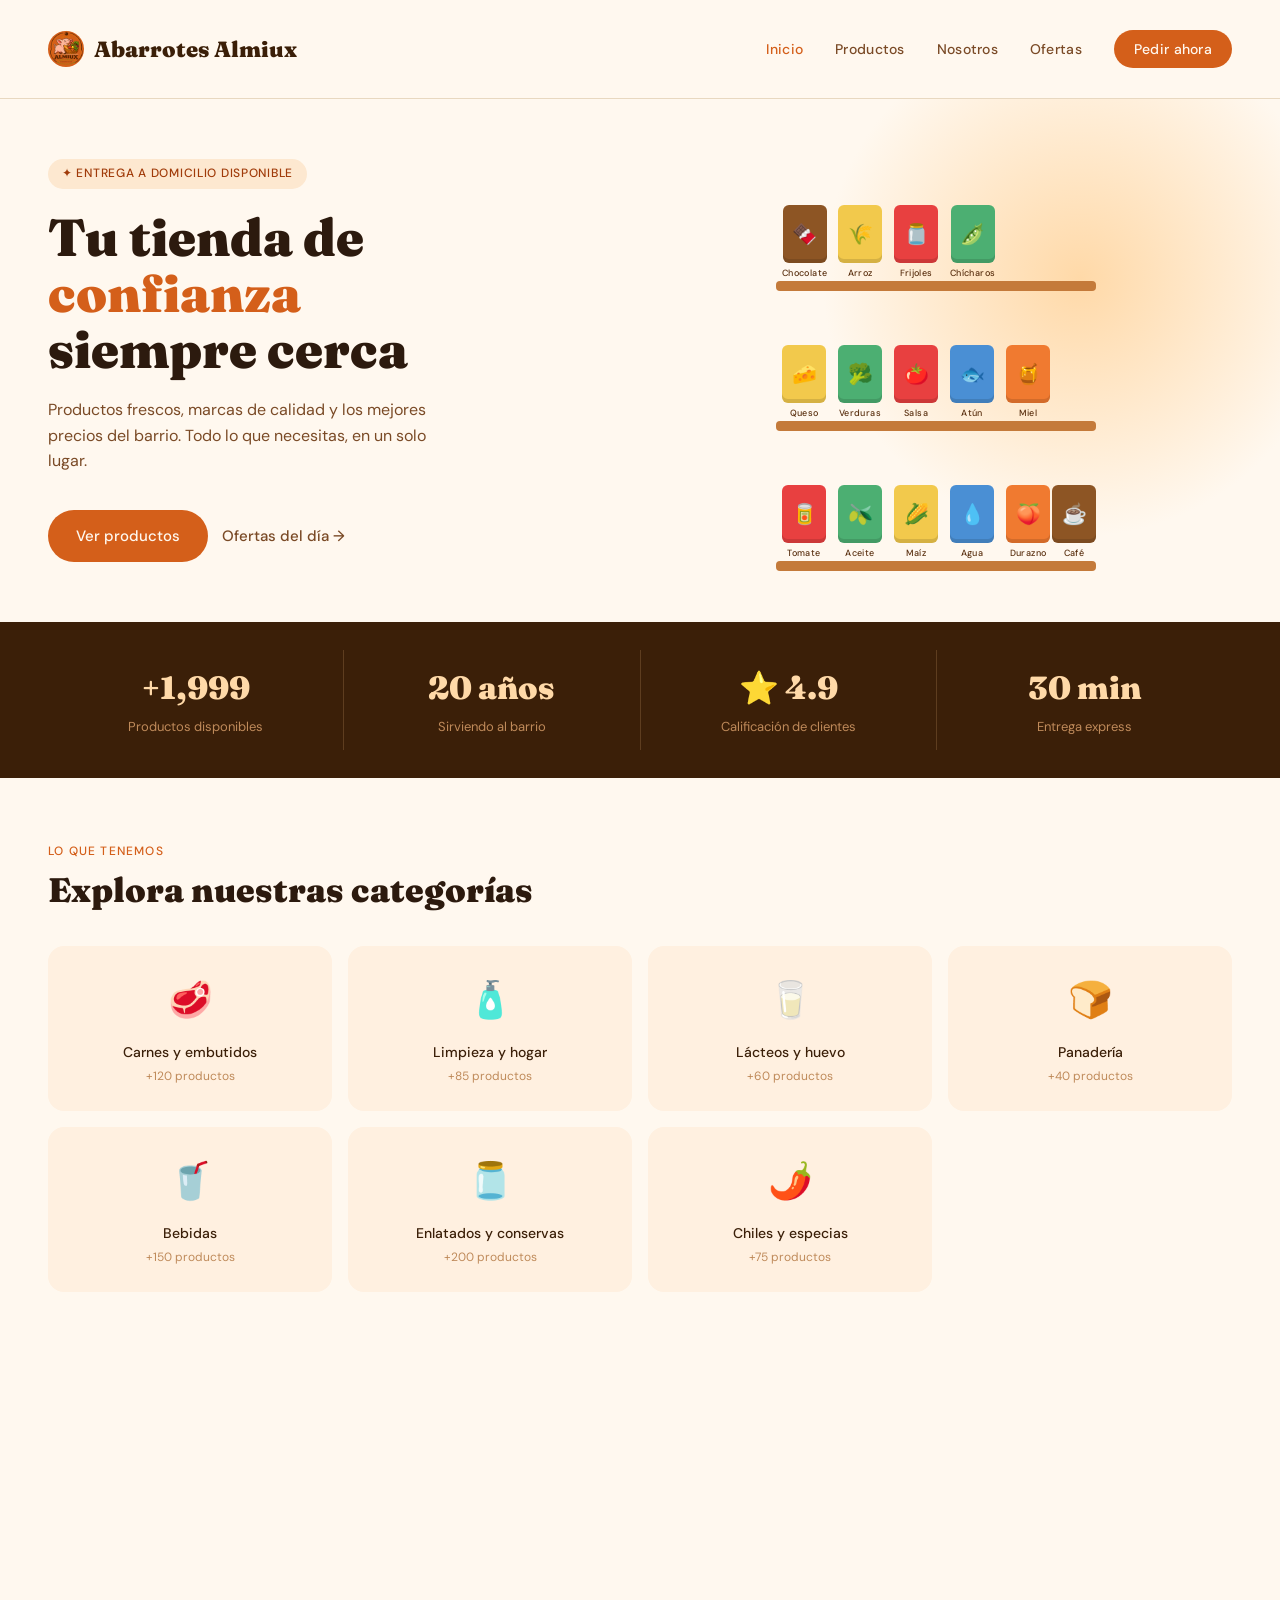
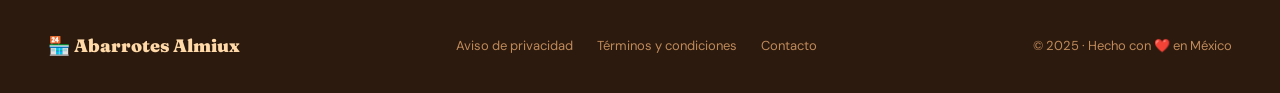
==== index.html @ ae3c8f4f "Archivos de Frontend" ====
<!DOCTYPE html>
<html lang="es">
<head>
  <meta charset="UTF-8">
  <meta name="viewport" content="width=device-width, initial-scale=1.0">
  <title>Abarrotes Almiux — Inicio</title>

  <!--
    ╔══════════════════════════════════════════════════════════════╗
    ║  ABARROTES ALMIUX — index.html                           ║
    ║  Página principal (Home)                                   ║
    ║  Secciones: Hero · Stats · Categorías · Banner promo       ║
    ╚══════════════════════════════════════════════════════════════╝

    ARCHIVOS DEL PROYECTO:
    ├── index.html       → Página de inicio (este archivo)
    ├── productos.html   → Catálogo de productos con filtros
    ├── nosotros.html    → Acerca de nosotros / historia
    ├── styles.css       → Todos los estilos (diseño, layout, responsive)
    └── main.js          → Interactividad y comportamientos

    FUENTES (Google Fonts):
    · Fraunces 700/900 → Títulos y display
    · DM Sans 400/500  → Cuerpo de texto e interfaz
  -->

  <!-- Google Fonts -->
  <link href="https://fonts.googleapis.com/css2?family=Fraunces:wght@700;900&family=DM+Sans:wght@400;500&display=swap" rel="stylesheet">

  <!-- Hoja de estilos principal -->
  <link rel="stylesheet" href="styles.css">
</head>
<body>

  <!-- ══════════════════════════════════════════════════════════════
       NAVBAR
       · Sticky: se queda fijo arriba al hacer scroll
       · Incluye menú hamburguesa para mobile (activado por JS)
       · El link activo se marca con la clase .active (via JS)
  ══════════════════════════════════════════════════════════════ -->
  <nav id="navbar">
    <!-- Logo: ícono + nombre de la tienda -->
    <a href="index.html" class="logo">
      <div class="logo-icon">
        <img src="./images/Almiux_Logo_Sin_Fondo.png" alt="Logo de Abarrotes Almiux" class="logo-img">
      </div>
      <span>Abarrotes Almiux</span>
    </a>

    <!-- Links de navegación (desktop) -->
    <div class="nav-links" id="navLinks">
      <a href="index.html" class="active">Inicio</a>
      <a href="productos.html">Productos</a>
      <a href="nosotros.html">Nosotros</a>
      <a href="#ofertas">Ofertas</a>
      <a href="productos.html" class="nav-cta">Pedir ahora</a>
    </div>

    <!-- Botón hamburguesa (solo visible en mobile) -->
    <button class="hamburger" id="hamburger" aria-label="Abrir menú">
      <span></span>
      <span></span>
      <span></span>
    </button>
  </nav>

  <!-- ══════════════════════════════════════════════════════════════
       HERO
       · Sección principal de bienvenida, divide en 2 columnas:
         izquierda = texto + botones · derecha = anaquel ilustrado
       · En mobile se apila verticalmente (ver styles.css)
  ══════════════════════════════════════════════════════════════ -->
  <section class="hero">

    <!-- Columna izquierda: texto principal -->
    <div class="hero-text">
      <!-- Badge / etiqueta superior -->
      <span class="badge">✦ Entrega a domicilio disponible</span>

      <!-- Título principal (H1) — la palabra "confianza" lleva color de acento -->
      <h1>Tu tienda de<br><span>confianza</span><br>siempre cerca</h1>

      <!-- Subtítulo descriptivo -->
      <p class="hero-sub">
        Productos frescos, marcas de calidad y los mejores precios del barrio.
        Todo lo que necesitas, en un solo lugar.
      </p>

      <!-- Botones de acción -->
      <div class="hero-btns">
        <!-- Botón primario: lleva a productos -->
        <a href="productos.html" class="btn-primary">Ver productos</a>
        <!-- Botón secundario: hace scroll suave al banner de ofertas -->
        <a href="#ofertas" class="btn-secondary">Ofertas del día →</a>
      </div>
    </div>

    <!-- Columna derecha: ilustración de anaquel de latas -->
    <div class="hero-visual">
      <div class="shelf">
        <!-- Tablas horizontales del anaquel -->
        <div class="shelf-plank p1"></div>
        <div class="shelf-plank p2"></div>
        <div class="shelf-plank p3"></div>

        <!-- ── FILA INFERIOR ─────────────────────── -->
        <div class="prod" style="left:16px; bottom:10px">
          <div class="can red">🥫</div>
          <span class="can-label">Tomate</span>
        </div>
        <div class="prod" style="left:72px; bottom:10px">
          <div class="can green">🫒</div>
          <span class="can-label">Aceite</span>
        </div>
        <div class="prod" style="left:128px; bottom:10px">
          <div class="can yellow">🌽</div>
          <span class="can-label">Maíz</span>
        </div>
        <div class="prod" style="left:184px; bottom:10px">
          <div class="can blue">💧</div>
          <span class="can-label">Agua</span>
        </div>
        <div class="prod" style="left:240px; bottom:10px">
          <div class="can orange">🍑</div>
          <span class="can-label">Durazno</span>
        </div>
        <div class="prod" style="left:286px; bottom:10px">
          <div class="can brown">☕</div>
          <span class="can-label">Café</span>
        </div>

        <!-- ── FILA MEDIA ─────────────────────────── -->
        <div class="prod" style="left:16px; bottom:150px">
          <div class="can yellow">🧀</div>
          <span class="can-label">Queso</span>
        </div>
        <div class="prod" style="left:72px; bottom:150px">
          <div class="can green">🥦</div>
          <span class="can-label">Verduras</span>
        </div>
        <div class="prod" style="left:128px; bottom:150px">
          <div class="can red">🍅</div>
          <span class="can-label">Salsa</span>
        </div>
        <div class="prod" style="left:184px; bottom:150px">
          <div class="can blue">🐟</div>
          <span class="can-label">Atún</span>
        </div>
        <div class="prod" style="left:240px; bottom:150px">
          <div class="can orange">🍯</div>
          <span class="can-label">Miel</span>
        </div>

        <!-- ── FILA SUPERIOR ──────────────────────── -->
        <div class="prod" style="left:16px; bottom:290px">
          <div class="can brown">🍫</div>
          <span class="can-label">Chocolate</span>
        </div>
        <div class="prod" style="left:72px; bottom:290px">
          <div class="can yellow">🌾</div>
          <span class="can-label">Arroz</span>
        </div>
        <div class="prod" style="left:128px; bottom:290px">
          <div class="can red">🫙</div>
          <span class="can-label">Frijoles</span>
        </div>
        <div class="prod" style="left:184px; bottom:290px">
          <div class="can green">🫛</div>
          <span class="can-label">Chícharos</span>
        </div>
      </div>
    </div>
  </section>

  <!-- ══════════════════════════════════════════════════════════════
       STATS STRIP
       · Franja oscura con 4 métricas clave de la tienda
       · Los números se animan al entrar al viewport (via JS)
  ══════════════════════════════════════════════════════════════ -->
  <div class="stats-strip">
    <div class="stat">
      <!-- data-target: valor numérico final para la animación JS -->
      <div class="stat-num" data-target="2000" data-prefix="+">+2,000</div>
      <div class="stat-label">Productos disponibles</div>
    </div>
    <div class="stat">
      <div class="stat-num">20 años</div>
      <div class="stat-label">Sirviendo al barrio</div>
    </div>
    <div class="stat">
      <div class="stat-num">⭐ 4.9</div>
      <div class="stat-label">Calificación de clientes</div>
    </div>
    <div class="stat">
      <div class="stat-num">30 min</div>
      <div class="stat-label">Entrega express</div>
    </div>
  </div>

  <!-- ══════════════════════════════════════════════════════════════
       SECCIÓN DE CATEGORÍAS
       · Grid de 4×2 tarjetas, cada una con ícono + nombre + conteo
       · Al hacer clic, navegan a productos.html con filtro activo
  ══════════════════════════════════════════════════════════════ -->
  <section class="categories">
    <div class="section-label">Lo que tenemos</div>
    <div class="section-title">Explora nuestras categorías</div>

    <!-- Grid de categorías — 4 columnas en desktop, 2 en tablet, 1 en mobile -->
    <div class="cats-grid">
      <!-- Cada .cat-card tiene data-cat para el filtro en productos.html -->
      <div class="cat-card" data-cat="carnes">
        <span class="cat-icon">🥩</span>
        <div class="cat-name">Carnes y embutidos</div>
        <div class="cat-count">+120 productos</div>
      </div>
      <div class="cat-card" data-cat="limpieza">
        <span class="cat-icon">🧴</span>
        <div class="cat-name">Limpieza y hogar</div>
        <div class="cat-count">+85 productos</div>
      </div>
      <div class="cat-card" data-cat="lacteos">
        <span class="cat-icon">🥛</span>
        <div class="cat-name">Lácteos y huevo</div>
        <div class="cat-count">+60 productos</div>
      </div>
      <div class="cat-card" data-cat="panaderia">
        <span class="cat-icon">🍞</span>
        <div class="cat-name">Panadería</div>
        <div class="cat-count">+40 productos</div>
      </div>
      <div class="cat-card" data-cat="bebidas">
        <span class="cat-icon">🥤</span>
        <div class="cat-name">Bebidas</div>
        <div class="cat-count">+150 productos</div>
      </div>
      <div class="cat-card" data-cat="enlatados">
        <span class="cat-icon">🫙</span>
        <div class="cat-name">Enlatados y conservas</div>
        <div class="cat-count">+200 productos</div>
      </div>
      <div class="cat-card" data-cat="especias">
        <span class="cat-icon">🌶️</span>
        <div class="cat-name">Chiles y especias</div>
        <div class="cat-count">+75 productos</div>
      </div>
      <div class="cat-card" data-cat="botanas">
        <span class="cat-icon">🍬</span>
        <div class="cat-name">Dulces y botanas</div>
        <div class="cat-count">+180 productos</div>
      </div>
    </div>
  </section>

  <!-- ══════════════════════════════════════════════════════════════
       BANNER PROMO
       · id="ofertas" para que el scroll suave desde el hero funcione
       · El botón "Ver ofertas" lleva a productos con filtro de oferta
  ══════════════════════════════════════════════════════════════ -->
  <div class="promo" id="ofertas">
    <div class="promo-text">
      <h2>Ofertas de temporada<br>hasta 40% de descuento</h2>
      <p>Nuevas ofertas cada semana. ¡No te las pierdas!</p>
    </div>
    <a href="productos.html?filtro=ofertas" class="btn-light">Ver ofertas →</a>
  </div>

  <!-- ══════════════════════════════════════════════════════════════
       FOOTER
       · Aparece en todas las páginas con el mismo diseño
       · Para cambiar links, edita los <a href="..."> de abajo
  ══════════════════════════════════════════════════════════════ -->
  <footer>
    <a href="index.html" class="footer-logo">🏪 Abarrotes Almiux</a>
    <div class="footer-links">
      <a href="#">Aviso de privacidad</a>
      <a href="#">Términos y condiciones</a>
      <a href="nosotros.html">Contacto</a>
    </div>
    <div>© 2025 · Hecho con ❤️ en México</div>
  </footer>

  <!-- JavaScript principal (debe ir al final del body para que el HTML ya esté cargado) -->
  <script src="main.js"></script>

</body>
</html>
---- styles.css ----
/*
  ╔══════════════════════════════════════════════════════════════════╗
  ║  ABARROTES ALMIUX — styles.css                               ║
  ║  Hoja de estilos principal para todas las páginas              ║
  ║                                                                ║
  ║  ÍNDICE DE SECCIONES:                                          ║
  ║   1.  Design Tokens (variables CSS)                            ║
  ║   2.  Reset y base                                             ║
  ║   3.  Navbar                                                   ║
  ║   4.  Botones (reutilizables en todas las páginas)             ║
  ║   5.  Hero principal (index.html)                              ║
  ║   6.  Hero de sección (páginas internas)                       ║
  ║   7.  Stats Strip                                              ║
  ║   8.  Sección Categorías                                       ║
  ║   9.  Banner Promo                                             ║
  ║  10.  Footer                                                   ║
  ║  11.  Página Productos                                         ║
  ║  12.  Página Nosotros                                          ║
  ║  13.  Responsive (media queries)                               ║
  ╚══════════════════════════════════════════════════════════════════╝
*/

/* ══════════════════════════════════════════════════════════════════
   1. DESIGN TOKENS
   Variables CSS globales — cambia aquí y el cambio se aplica en
   TODO el sitio automáticamente.
   ══════════════════════════════════════════════════════════════════ */
:root {
  /* Paleta de colores */
  --color-primary:       #D45F1A;   /* Terracota principal — botones CTA, acentos */
  --color-primary-dark:  #B84E12;   /* Terracota oscuro — hover de botones */
  --color-primary-light: #FDE8D0;   /* Terracota claro — badges, chips */
  --color-bg:            #FFF8EF;   /* Crema — fondo general */
  --color-bg-card:       #FFF0E0;   /* Crema oscuro — tarjetas */
  --color-dark:          #2C1A0E;   /* Café oscuro — texto principal */
  --color-dark-mid:      #3B1F08;   /* Café medio — navbar oscuro, stats */
  --color-muted:         #7A4A26;   /* Café suave — texto secundario */
  --color-accent:        #FFD9A8;   /* Ámbar — números sobre fondos oscuros */
  --color-border:        #E8D8C0;   /* Beige — bordes suaves */
  --color-footer-text:   #BF8A5A;   /* Café claro — footer y stat labels */

  /* Tipografía */
  --font-display: 'Fraunces', serif;   /* Títulos y display */
  --font-body:    'DM Sans', sans-serif; /* Cuerpo e interfaz */

  /* Radios de borde */
  --radius-pill: 100px;   /* Botones y badges redondeados */
  --radius-card: 16px;    /* Tarjetas de categoría y producto */
  --radius-sm:   8px;     /* Elementos pequeños */

  /* Espaciado de página */
  --page-padding: 48px;   /* Padding horizontal en desktop */
}


/* ══════════════════════════════════════════════════════════════════
   2. RESET Y BASE
   Normaliza el comportamiento del navegador.
   ══════════════════════════════════════════════════════════════════ */
*, *::before, *::after {
  margin: 0;
  padding: 0;
  box-sizing: border-box;  /* El padding no suma al ancho del elemento */
}

html {
  scroll-behavior: smooth;  /* Scroll suave para links con ancla (#) */
}

body {
  font-family: var(--font-body);
  background: var(--color-bg);
  color: var(--color-dark);
  line-height: 1.6;
  overflow-x: hidden; /* Evita scroll horizontal en mobile */
}

img {
  max-width: 120%;
  display: block;
}

a {
  color: inherit;
}


/* ══════════════════════════════════════════════════════════════════
   3. NAVBAR
   Sticky: se pega en la parte superior al hacer scroll.
   Incluye menú hamburguesa para pantallas pequeñas.
   ══════════════════════════════════════════════════════════════════ */
nav {
  display: flex;
  align-items: center;
  justify-content: space-between;
  padding: 30px var(--page-padding);
  background: var(--color-bg);
  border-bottom: 1.5px solid var(--color-border);
  position: sticky;
  top: 0;
  z-index: 1000;  /* Siempre encima del resto del contenido */
  transition: transform 0.3s ease;
}

/* Logo: ícono circular + nombre */
.logo {
  font-family: var(--font-display);
  font-size: 22px;
  font-weight: 900;
  color: var(--color-dark-mid);
  display: flex;
  align-items: center;
  gap: 10px;
  text-decoration: none;
}

.logo-icon {
  width: 36px;
  height: 36px;
  background: var(--color-primary);
  border-radius: 50%;
  display: flex;
  align-items: center;
  justify-content: center;
  font-size: px;
  flex-shrink: 0; /* No se encoge en mobile */
}

.logo-icon img {
  width: 100px;  
  height: auto;
  object-fit: contain;
}

/* Contenedor de links de navegación */
.nav-links {
  display: flex;
  gap: 32px;
  align-items: center;
}

.nav-links a {
  text-decoration: none;
  color: var(--color-muted);
  font-size: 14px;
  font-weight: 500;
  letter-spacing: 0.02em;
  transition: color 0.2s;
}

.nav-links a:hover,
.nav-links a.active {
  color: var(--color-primary);  /* Color activo = terracota */
}

/* Botón CTA del navbar ("Pedir ahora") */
.nav-cta {
  background: var(--color-primary) !important;
  color: var(--color-bg) !important;
  padding: 8px 20px;
  border-radius: var(--radius-pill);
}

.nav-cta:hover {
  background: var(--color-primary-dark) !important;
}

/* ── Menú hamburguesa (solo visible en mobile) ────────────────── */
.hamburger {
  display: none;          /* Oculto en desktop */
  flex-direction: column;
  gap: 5px;
  background: none;
  border: none;
  cursor: pointer;
  padding: 4px;
}

.hamburger span {
  display: block;
  width: 24px;
  height: 2px;
  background: var(--color-dark);
  border-radius: 2px;
  transition: transform 0.3s ease, opacity 0.3s ease;
}

/* Animación cuando el menú está abierto (clase .open añadida por JS) */
.hamburger.open span:nth-child(1) {
  transform: translateY(7px) rotate(45deg);
}
.hamburger.open span:nth-child(2) {
  opacity: 0;
}
.hamburger.open span:nth-child(3) {
  transform: translateY(-7px) rotate(-45deg);
}


/* ══════════════════════════════════════════════════════════════════
   4. BOTONES
   Clases reutilizables en todas las páginas.
   ══════════════════════════════════════════════════════════════════ */

/* Botón principal — terracota sólido */
.btn-primary {
  background: var(--color-primary);
  color: var(--color-bg);
  padding: 14px 28px;
  border-radius: var(--radius-pill);
  font-size: 15px;
  font-weight: 500;
  font-family: var(--font-body);
  text-decoration: none;
  display: inline-block;
  border: none;
  cursor: pointer;
  transition: background 0.2s, transform 0.15s;
}

.btn-primary:hover {
  background: var(--color-primary-dark);
  transform: translateY(-1px);
}

/* Botón secundario — solo texto con flecha */
.btn-secondary {
  color: var(--color-muted);
  font-size: 15px;
  font-weight: 500;
  font-family: var(--font-body);
  text-decoration: none;
  display: inline-flex;
  align-items: center;
  gap: 6px;
  background: none;
  border: none;
  cursor: pointer;
  transition: color 0.2s;
}

.btn-secondary:hover {
  color: var(--color-primary);
}

/* Botón claro — blanco con texto terracota (para fondos oscuros) */
.btn-light {
  background: var(--color-bg);
  color: var(--color-primary);
  padding: 12px 28px;
  border-radius: var(--radius-pill);
  font-size: 14px;
  font-weight: 500;
  font-family: var(--font-body);
  text-decoration: none;
  white-space: nowrap;
  border: none;
  cursor: pointer;
  transition: background 0.2s;
}

.btn-light:hover {
  background: #FFE8CC;
}


/* ══════════════════════════════════════════════════════════════════
   5. HERO PRINCIPAL (index.html)
   Sección de bienvenida con 2 columnas: texto + anaquel ilustrado.
   ══════════════════════════════════════════════════════════════════ */
.hero {
  display: grid;
  grid-template-columns: 1fr 1fr;  /* 2 columnas iguales */
  min-height: 520px;
  padding: 0 var(--page-padding);
  align-items: center;
  background: var(--color-bg);
  position: relative;
  overflow: hidden;
}

/* Círculo decorativo en la esquina superior derecha */
.hero::before {
  content: '';
  position: absolute;
  right: -60px;
  top: -80px;
  width: 520px;
  height: 520px;
  border-radius: 50%;
  background: radial-gradient(circle, #FFD9A8 0%, var(--color-bg) 70%);
  z-index: 0;
  pointer-events: none;
}

/* Columna de texto del hero */
.hero-text {
  position: relative;
  z-index: 1;
  padding: 60px 0;
}

/* Badge / etiqueta pequeña sobre el título */
.badge {
  display: inline-block;
  background: var(--color-primary-light);
  color: #A03B0A;
  font-size: 12px;
  font-weight: 500;
  padding: 5px 14px;
  border-radius: var(--radius-pill);
  letter-spacing: 0.06em;
  text-transform: uppercase;
  margin-bottom: 20px;
}

/* Título H1 del hero */
h1 {
  font-family: var(--font-display);
  font-size: 52px;
  line-height: 1.08;
  font-weight: 900;
  color: var(--color-dark);
  margin-bottom: 20px;
}

/* Palabra de acento en el H1 */
h1 span {
  color: var(--color-primary);
}

/* Párrafo descriptivo del hero */
.hero-sub {
  font-size: 16px;
  color: var(--color-muted);
  line-height: 1.6;
  max-width: 380px;
  margin-bottom: 36px;
}

/* Grupo de botones del hero */
.hero-btns {
  display: flex;
  gap: 14px;
  align-items: center;
  flex-wrap: wrap; /* Se envuelven en mobile */
}

/* ── Ilustración del anaquel ──────────────────────────────────── */
.hero-visual {
  position: relative;
  z-index: 1;
  display: flex;
  justify-content: center;
  align-items: flex-end;
  height: 420px;
}

.shelf {
  position: relative;
  width: 340px;
  height: 360px;
}

/* Tablas horizontales del anaquel */
.shelf-plank {
  position: absolute;
  width: 320px;
  height: 10px;
  background: #C47A3A;
  border-radius: 4px;
  left: 10px;
}

.shelf-plank.p1 { bottom: 0; }
.shelf-plank.p2 { bottom: 140px; }
.shelf-plank.p3 { bottom: 280px; }

/* Contenedor de cada producto (lata + etiqueta) */
.prod {
  position: absolute;
  display: flex;
  flex-direction: column;
  align-items: center;
  gap: 3px;
}

/* Lata / producto individual */
.can {
  width: 44px;
  height: 58px;
  border-radius: 6px;
  display: flex;
  align-items: center;
  justify-content: center;
  font-size: 20px;
  box-shadow: inset 0 -4px 0 rgba(0, 0, 0, 0.12);
}

/* Colores de las latas */
.can.red    { background: #E84040; }
.can.green  { background: #4CAF72; }
.can.yellow { background: #F2C94C; }
.can.blue   { background: #4A8FD4; }
.can.orange { background: #F07A30; }
.can.brown  { background: #8D5524; }

/* Etiqueta de texto bajo la lata */
.can-label {
  font-size: 9px;
  font-weight: 500;
  color: #5A3010;
  letter-spacing: 0.04em;
}


/* ══════════════════════════════════════════════════════════════════
   6. HERO DE SECCIÓN (páginas internas)
   Versión compacta del hero, sin ilustración, para productos.html
   y nosotros.html.
   ══════════════════════════════════════════════════════════════════ */
.page-hero {
  background: var(--color-bg);
  padding: 64px var(--page-padding) 48px;
  border-bottom: 1.5px solid var(--color-border);
  position: relative;
  overflow: hidden;
}

/* Círculo decorativo (igual que el hero principal) */
.page-hero::before {
  content: '';
  position: absolute;
  right: -80px;
  top: -100px;
  width: 400px;
  height: 400px;
  border-radius: 50%;
  background: radial-gradient(circle, #FFD9A8 0%, transparent 70%);
  pointer-events: none;
}

.page-hero-content {
  position: relative;
  z-index: 1;
  max-width: 600px;
}

/* Título de la página interna */
.page-title {
  font-family: var(--font-display);
  font-size: 44px;
  font-weight: 900;
  line-height: 1.1;
  color: var(--color-dark);
  margin: 16px 0 12px;
}

.page-title span {
  color: var(--color-primary);
}

.page-sub {
  font-size: 16px;
  color: var(--color-muted);
  line-height: 1.6;
  max-width: 480px;
}


/* ══════════════════════════════════════════════════════════════════
   7. STATS STRIP
   Franja oscura con 4 métricas de la tienda.
   ══════════════════════════════════════════════════════════════════ */
.stats-strip {
  display: flex;
  justify-content: center;
  background: var(--color-dark-mid);
  padding: 28px var(--page-padding);
  flex-wrap: wrap; /* Se envuelve en mobile */
  gap: 0;
}

/* Cada métrica */
.stat {
  flex: 1;
  min-width: 140px; /* Ancho mínimo para que no se aprieten */
  text-align: center;
  padding: 12px 24px;
  border-right: 1px solid rgba(255, 200, 140, 0.18);
}

.stat:last-child {
  border-right: none;
}

/* Número grande */
.stat-num {
  font-family: var(--font-display);
  font-size: 32px;
  font-weight: 900;
  color: var(--color-accent);
}

/* Texto descriptivo bajo el número */
.stat-label {
  font-size: 13px;
  color: var(--color-footer-text);
  margin-top: 4px;
}


/* ══════════════════════════════════════════════════════════════════
   8. SECCIÓN CATEGORÍAS
   Grid de 4×2 tarjetas en desktop, adaptable a mobile.
   ══════════════════════════════════════════════════════════════════ */
.categories {
  padding: 64px var(--page-padding);
}

/* Etiqueta pequeña sobre el título de sección */
.section-label {
  font-size: 12px;
  font-weight: 500;
  letter-spacing: 0.1em;
  text-transform: uppercase;
  color: var(--color-primary);
  margin-bottom: 10px;
}

/* Título de sección */
.section-title {
  font-family: var(--font-display);
  font-size: 34px;
  font-weight: 900;
  color: var(--color-dark);
  margin-bottom: 36px;
  line-height: 1.15;
}

/* Grid de categorías: 4 columnas en desktop */
.cats-grid {
  display: grid;
  grid-template-columns: repeat(4, 1fr);
  gap: 16px;
}

/* Tarjeta de categoría */
.cat-card {
  background: var(--color-bg-card);
  border-radius: var(--radius-card);
  padding: 24px 20px;
  cursor: pointer;
  border: 1.5px solid transparent;
  transition: border-color 0.2s, transform 0.2s;
  text-align: center;
}

.cat-card:hover {
  border-color: var(--color-primary);
  transform: translateY(-3px);
}

.cat-icon {
  font-size: 36px;
  margin-bottom: 12px;
  display: block;
}

.cat-name {
  font-weight: 500;
  color: var(--color-dark-mid);
  font-size: 14px;
}

.cat-count {
  font-size: 12px;
  color: var(--color-footer-text);
  margin-top: 4px;
}


/* ══════════════════════════════════════════════════════════════════
   9. BANNER PROMO
   Franja de ofertas con botón CTA.
   ══════════════════════════════════════════════════════════════════ */
.promo {
  margin: 0 var(--page-padding) 64px;
  background: var(--color-primary);
  border-radius: 24px;
  padding: 40px 56px;
  display: flex;
  align-items: center;
  justify-content: space-between;
  overflow: hidden;
  position: relative;
  gap: 24px;
  flex-wrap: wrap; /* Se adapta en mobile */
}

/* Ícono decorativo de fondo */
.promo::after {
  content: '🛒';
  position: absolute;
  right: 200px;
  top: -10px;
  font-size: 100px;
  opacity: 0.08;
  pointer-events: none;
}

.promo-text h2 {
  font-family: var(--font-display);
  font-size: 28px;
  font-weight: 900;
  color: var(--color-bg);
  line-height: 1.2;
  margin-bottom: 10px;
}

.promo-text p {
  color: var(--color-accent);
  font-size: 14px;
}


/* ══════════════════════════════════════════════════════════════════
   10. FOOTER
   ══════════════════════════════════════════════════════════════════ */
footer {
  background: var(--color-dark);
  color: var(--color-footer-text);
  padding: 32px var(--page-padding);
  display: flex;
  align-items: center;
  justify-content: space-between;
  font-size: 13px;
  flex-wrap: wrap;
  gap: 16px;
}

.footer-logo {
  font-family: var(--font-display);
  font-size: 18px;
  font-weight: 900;
  color: var(--color-accent);
  display: flex;
  align-items: center;
  gap: 8px;
  text-decoration: none;
}

.footer-links {
  display: flex;
  gap: 24px;
  flex-wrap: wrap;
}

.footer-links a {
  color: var(--color-footer-text);
  text-decoration: none;
  transition: color 0.2s;
}

.footer-links a:hover {
  color: var(--color-accent);
}


/* ══════════════════════════════════════════════════════════════════
   11. PÁGINA PRODUCTOS
   Estilos exclusivos de productos.html
   ══════════════════════════════════════════════════════════════════ */

/* ── Barra de búsqueda ──────────────────────────────────────────── */
.search-bar-wrap {
  padding: 24px var(--page-padding) 0;
}

.search-bar {
  display: flex;
  align-items: center;
  gap: 12px;
  background: #fff;
  border: 1.5px solid var(--color-border);
  border-radius: var(--radius-pill);
  padding: 12px 20px;
  max-width: 560px;
  transition: border-color 0.2s;
}

.search-bar:focus-within {
  border-color: var(--color-primary); /* Se resalta al escribir */
}

.search-icon {
  font-size: 16px;
  flex-shrink: 0;
}

.search-bar input {
  border: none;
  outline: none;
  font-size: 15px;
  font-family: var(--font-body);
  color: var(--color-dark);
  background: transparent;
  width: 100%;
}

.search-bar input::placeholder {
  color: var(--color-footer-text);
}

/* ── Filtros de categoría ───────────────────────────────────────── */
.filters-wrap {
  padding: 20px var(--page-padding) 0;
  display: flex;
  align-items: center;
  justify-content: space-between;
  gap: 16px;
  flex-wrap: wrap;
}

.filters {
  display: flex;
  gap: 8px;
  flex-wrap: wrap;
}

/* Botón de filtro */
.filter-btn {
  background: var(--color-bg-card);
  color: var(--color-muted);
  border: 1.5px solid transparent;
  border-radius: var(--radius-pill);
  padding: 7px 16px;
  font-size: 13px;
  font-weight: 500;
  font-family: var(--font-body);
  cursor: pointer;
  transition: all 0.2s;
  white-space: nowrap;
}

.filter-btn:hover {
  border-color: var(--color-border);
  color: var(--color-dark);
}

/* Filtro activo (seleccionado) */
.filter-btn.filter-active {
  background: var(--color-primary);
  color: #fff;
  border-color: var(--color-primary);
}

/* Botón especial de ofertas */
.filter-btn.filter-oferta {
  background: var(--color-primary-light);
  color: #A03B0A;
}

.filter-btn.filter-oferta.filter-active {
  background: var(--color-primary);
  color: #fff;
}

/* Contador de resultados */
.results-count {
  font-size: 13px;
  color: var(--color-footer-text);
  white-space: nowrap;
}

/* ── Grid de productos ──────────────────────────────────────────── */
.products-section {
  padding: 24px var(--page-padding) 64px;
}

/* Grid responsivo: auto-fill ajusta el número de columnas solo */
.products-grid {
  display: grid;
  grid-template-columns: repeat(auto-fill, minmax(220px, 1fr));
  gap: 20px;
}

/* Tarjeta de producto */
.product-card {
  background: var(--color-bg-card);
  border-radius: var(--radius-card);
  padding: 16px;
  display: flex;
  flex-direction: column;
  gap: 12px;
  border: 1.5px solid transparent;
  transition: border-color 0.2s, transform 0.2s, opacity 0.3s;
}

.product-card:hover {
  border-color: var(--color-border);
  transform: translateY(-2px);
}

/* Tarjeta oculta por el filtro (JS añade/quita esta clase) */
.product-card.hidden {
  display: none;
}

/* Área del ícono/imagen del producto */
.prod-img-wrap {
  background: var(--color-bg);
  border-radius: var(--radius-sm);
  height: 100px;
  display: flex;
  align-items: center;
  justify-content: center;
  position: relative;
  font-size: 48px;
}

/* Badge de oferta (esquina superior derecha del ícono) */
.prod-badge {
  position: absolute;
  top: 8px;
  right: 8px;
  background: var(--color-primary);
  color: #fff;
  font-size: 11px;
  font-weight: 500;
  padding: 3px 8px;
  border-radius: var(--radius-pill);
}

/* Información textual del producto */
.prod-info {
  flex: 1;  /* Ocupa el espacio disponible para empujar el botón abajo */
  display: flex;
  flex-direction: column;
  gap: 4px;
}

/* Tag de categoría */
.prod-cat-tag {
  font-size: 11px;
  color: var(--color-footer-text);
  text-transform: uppercase;
  letter-spacing: 0.06em;
  font-weight: 500;
}

/* Nombre del producto */
.prod-name {
  font-family: var(--font-display);
  font-size: 15px;
  font-weight: 700;
  color: var(--color-dark);
  line-height: 1.3;
}

/* Descripción corta */
.prod-desc {
  font-size: 13px;
  color: var(--color-muted);
  line-height: 1.5;
}

/* Precios */
.prod-prices {
  display: flex;
  align-items: baseline;
  gap: 8px;
  margin-top: 4px;
}

/* Precio actual */
.prod-price {
  font-family: var(--font-display);
  font-size: 18px;
  font-weight: 700;
  color: var(--color-primary);
}

/* Precio original tachado (cuando hay oferta) */
.prod-original {
  font-size: 13px;
  color: var(--color-footer-text);
  text-decoration: line-through;
}

/* Botón "Agregar" de cada tarjeta */
.btn-agregar {
  width: 100%;
  background: var(--color-dark);
  color: var(--color-bg);
  border: none;
  border-radius: var(--radius-sm);
  padding: 10px;
  font-size: 14px;
  font-weight: 500;
  font-family: var(--font-body);
  cursor: pointer;
  transition: background 0.2s, transform 0.1s;
}

.btn-agregar:hover {
  background: var(--color-dark-mid);
}

.btn-agregar:active {
  transform: scale(0.97);
}

/* Botón después de agregar: cambia a verde */
.btn-agregar.agregado {
  background: #2D7A4F;
}

/* Mensaje de "sin resultados" */
.no-results {
  text-align: center;
  padding: 64px 24px;
  color: var(--color-muted);
}

.no-results span {
  font-size: 48px;
  display: block;
  margin-bottom: 16px;
}

.no-results p {
  font-size: 16px;
  margin-bottom: 24px;
}

/* ── Mini carrito flotante ──────────────────────────────────────── */
.carrito-flotante {
  position: fixed;
  bottom: 24px;
  right: 24px;
  background: var(--color-dark);
  color: var(--color-bg);
  border-radius: var(--radius-pill);
  padding: 12px 20px;
  display: flex;
  align-items: center;
  gap: 8px;
  font-size: 14px;
  font-weight: 500;
  box-shadow: 0 4px 20px rgba(44, 26, 14, 0.3);
  z-index: 500;
  animation: slideUp 0.3s ease;
}

.carrito-count {
  background: var(--color-primary);
  color: #fff;
  width: 22px;
  height: 22px;
  border-radius: 50%;
  display: flex;
  align-items: center;
  justify-content: center;
  font-size: 12px;
  font-weight: 700;
}

.carrito-cerrar {
  background: none;
  border: none;
  color: var(--color-footer-text);
  cursor: pointer;
  font-size: 14px;
  margin-left: 4px;
  padding: 0;
  line-height: 1;
}

/* Animación de entrada del carrito flotante */
@keyframes slideUp {
  from { transform: translateY(20px); opacity: 0; }
  to   { transform: translateY(0);    opacity: 1; }
}


/* ══════════════════════════════════════════════════════════════════
   12. PÁGINA NOSOTROS
   Estilos exclusivos de nosotros.html
   ══════════════════════════════════════════════════════════════════ */

/* ── Sección historia (2 columnas) ─────────────────────────────── */
.about-historia {
  padding: 64px var(--page-padding);
}

.about-historia-inner {
  display: grid;
  grid-template-columns: 1fr 1fr;
  gap: 64px;
  align-items: start;
}

.historia-texto p {
  font-size: 16px;
  color: var(--color-muted);
  line-height: 1.7;
}

/* Grid de datos destacados (2×2) */
.historia-datos {
  display: grid;
  grid-template-columns: 1fr 1fr;
  gap: 16px;
}

.dato-card {
  background: var(--color-bg-card);
  border-radius: var(--radius-card);
  padding: 24px;
  text-align: center;
  border: 1.5px solid var(--color-border);
}

.dato-num {
  font-family: var(--font-display);
  font-size: 36px;
  font-weight: 900;
  color: var(--color-primary);
  line-height: 1;
}

.dato-label {
  font-size: 13px;
  color: var(--color-muted);
  margin-top: 8px;
  line-height: 1.4;
}

/* ── Sección valores ────────────────────────────────────────────── */
.about-valores {
  padding: 64px var(--page-padding);
  background: var(--color-bg-card);
}

/* Grid de 4 columnas en desktop */
.valores-grid {
  display: grid;
  grid-template-columns: repeat(4, 1fr);
  gap: 20px;
}

.valor-card {
  background: var(--color-bg);
  border-radius: var(--radius-card);
  padding: 28px 24px;
  text-align: center;
  border: 1.5px solid transparent;
  transition: border-color 0.2s, transform 0.2s;
}

.valor-card:hover {
  border-color: var(--color-primary);
  transform: translateY(-3px);
}

.valor-icon {
  font-size: 40px;
  margin-bottom: 16px;
}

.valor-titulo {
  font-family: var(--font-display);
  font-size: 18px;
  font-weight: 700;
  color: var(--color-dark);
  margin-bottom: 10px;
}

.valor-desc {
  font-size: 14px;
  color: var(--color-muted);
  line-height: 1.6;
}

/* ── Sección equipo ─────────────────────────────────────────────── */
.about-equipo {
  padding: 64px var(--page-padding);
}

/* Grid de 3 columnas en desktop */
.equipo-grid {
  display: grid;
  grid-template-columns: repeat(3, 1fr);
  gap: 24px;
}

.miembro-card {
  background: var(--color-bg-card);
  border-radius: var(--radius-card);
  padding: 32px 24px;
  text-align: center;
  border: 1.5px solid var(--color-border);
  transition: transform 0.2s;
}

.miembro-card:hover {
  transform: translateY(-3px);
}

.miembro-avatar {
  font-size: 56px;
  margin-bottom: 16px;
}

.miembro-nombre {
  font-family: var(--font-display);
  font-size: 17px;
  font-weight: 700;
  color: var(--color-dark);
  margin-bottom: 4px;
}

.miembro-rol {
  font-size: 13px;
  color: var(--color-primary);
  font-weight: 500;
  text-transform: uppercase;
  letter-spacing: 0.05em;
  margin-bottom: 12px;
}

.miembro-desc {
  font-size: 14px;
  color: var(--color-muted);
  line-height: 1.6;
}

/* ── Sección desarrolladores ─────────────────────────────────────────────── */
.about-devs {
  padding: 64px var(--page-padding);
}

/* Grid de 3 columnas en desktop */
.equipo-grid {
  display: grid;
  grid-template-columns: repeat(3, 1fr);
  gap: 24px;
}

.miembro-card {
  background: var(--color-bg-card);
  border-radius: var(--radius-card);
  padding: 32px 24px;
  text-align: center;
  border: 1.5px solid var(--color-border);
  transition: transform 0.2s;
}

.miembro-card:hover {
  transform: translateY(-3px);
}

.miembro-avatar {
  font-size: 56px;
  margin-bottom: 16px;
}

.miembro-nombre {
  font-family: var(--font-display);
  font-size: 17px;
  font-weight: 700;
  color: var(--color-dark);
  margin-bottom: 4px;
}

.miembro-rol {
  font-size: 13px;
  color: var(--color-primary);
  font-weight: 500;
  text-transform: uppercase;
  letter-spacing: 0.05em;
  margin-bottom: 12px;
}

.miembro-desc {
  font-size: 14px;
  color: var(--color-muted);
  line-height: 1.6;
}

/* ── Sección contacto ───────────────────────────────────────────── */
.about-contacto {
  padding: 64px var(--page-padding);
  background: var(--color-dark-mid);
}

.about-contacto .section-label {
  color: var(--color-accent);
}

.about-contacto .section-title {
  color: var(--color-bg);
}

.contacto-inner {
  display: grid;
  grid-template-columns: 1fr 1fr;
  gap: 64px;
  align-items: start;
}

.contacto-lista {
  display: flex;
  flex-direction: column;
  gap: 24px;
  margin-top: 8px;
}

.contacto-item {
  display: flex;
  gap: 16px;
  align-items: flex-start;
}

.contacto-icono {
  font-size: 24px;
  flex-shrink: 0;
  margin-top: 2px;
}

.contacto-item strong {
  display: block;
  color: var(--color-accent);
  font-size: 13px;
  text-transform: uppercase;
  letter-spacing: 0.06em;
  margin-bottom: 4px;
}

.contacto-item p {
  color: var(--color-footer-text);
  font-size: 15px;
  line-height: 1.5;
}

.contacto-item a {
  color: var(--color-accent);
  text-decoration: none;
}

.contacto-item a:hover {
  text-decoration: underline;
}

/* Mapa placeholder (reemplazar con iframe de Google Maps) */
.mapa-wrap {
  height: 100%;
  min-height: 280px;
}

.mapa-placeholder {
  background: rgba(255, 255, 255, 0.05);
  border: 1.5px dashed var(--color-footer-text);
  border-radius: var(--radius-card);
  height: 100%;
  min-height: 280px;
  display: flex;
  flex-direction: column;
  align-items: center;
  justify-content: center;
  gap: 10px;
  text-align: center;
  padding: 32px;
}

.mapa-placeholder span {
  font-size: 48px;
}

.mapa-placeholder p {
  color: var(--color-accent);
  font-size: 15px;
  font-weight: 500;
}

.mapa-placeholder small {
  color: var(--color-footer-text);
  font-size: 13px;
}


/* ══════════════════════════════════════════════════════════════════
   13. RESPONSIVE — MEDIA QUERIES
   Breakpoints:
     · Tablet:  max-width: 900px
     · Mobile:  max-width: 600px
   ══════════════════════════════════════════════════════════════════ */

/* ── TABLET (≤ 900px) ─────────────────────────────────────────── */
@media (max-width: 900px) {

  :root {
    --page-padding: 28px; /* Menos padding en tablet */
  }

  /* Navbar: ocultar links, mostrar hamburguesa */
  .nav-links {
    display: none;              /* Ocultos por defecto */
    flex-direction: column;
    position: absolute;
    top: 100%;                  /* Justo debajo del navbar */
    left: 0;
    right: 0;
    background: var(--color-bg);
    border-bottom: 1.5px solid var(--color-border);
    padding: 16px var(--page-padding) 24px;
    gap: 16px;
    z-index: 999;
  }

  /* Menú abierto: la clase .open la añade JS al hacer clic */
  .nav-links.open {
    display: flex;
  }

  .hamburger {
    display: flex; /* Visible en tablet/mobile */
  }

  /* Hero: apilar en una columna */
  .hero {
    grid-template-columns: 1fr;
    padding-bottom: 40px;
  }

  .hero-text {
    padding: 40px 0 24px;
  }

  /* Ocultar el anaquel en tablet (no hay espacio) */
  .hero-visual {
    display: none;
  }

  h1 {
    font-size: 40px;
  }

  /* Grid de categorías: 2 columnas */
  .cats-grid {
    grid-template-columns: repeat(2, 1fr);
  }

  /* Valores: 2 columnas */
  .valores-grid {
    grid-template-columns: repeat(2, 1fr);
  }

  /* Historia: apilar verticalmente */
  .about-historia-inner {
    grid-template-columns: 1fr;
    gap: 40px;
  }

  /* Equipo: 2 columnas */
  .equipo-grid {
    grid-template-columns: repeat(2, 1fr);
  }

  /* Contacto: apilar verticalmente */
  .contacto-inner {
    grid-template-columns: 1fr;
    gap: 40px;
  }

  /* Promo: texto centrado en tablet */
  .promo {
    flex-direction: column;
    text-align: center;
    align-items: center;
  }
}

/* ── MOBILE (≤ 600px) ─────────────────────────────────────────── */
@media (max-width: 600px) {

  :root {
    --page-padding: 16px; /* Mínimo padding en mobile */
  }

  /* Logo: texto más pequeño */
  .logo {
    font-size: 18px;
  }

  /* Ocultar el texto del logo en mobile muy pequeño si es necesario */
  .logo span {
    display: none;
  }

  /* Título más pequeño */
  h1, .page-title {
    font-size: 32px;
  }

  /* Hero: padding mínimo */
  .hero-text {
    padding: 32px 0 16px;
  }

  /* Botones del hero: apilados verticalmente */
  .hero-btns {
    flex-direction: column;
    align-items: flex-start;
  }

  /* Stats: 2 por fila */
  .stats-strip {
    padding: 20px var(--page-padding);
  }

  .stat {
    min-width: 50%;
    border-right: none;
    border-bottom: 1px solid rgba(255, 200, 140, 0.18);
    padding: 16px;
  }

  .stat:nth-child(odd) {
    border-right: 1px solid rgba(255, 200, 140, 0.18);
  }

  .stat:last-child,
  .stat:nth-last-child(2):nth-child(odd) {
    border-bottom: none;
  }

  /* Categorías: 1 columna en mobile pequeño */
  .cats-grid {
    grid-template-columns: 1fr 1fr;
    gap: 10px;
  }

  /* Títulos de sección más compactos */
  .section-title {
    font-size: 26px;
  }

  /* Promo más compacto */
  .promo {
    padding: 28px 24px;
    margin: 0 var(--page-padding) 40px;
  }

  .promo-text h2 {
    font-size: 22px;
  }

  /* Footer: centrado y apilado */
  footer {
    flex-direction: column;
    text-align: center;
    align-items: center;
    gap: 12px;
  }

  .footer-links {
    justify-content: center;
  }

  /* Productos: 1 columna en mobile */
  .products-grid {
    grid-template-columns: 1fr;
  }

  /* Filtros con scroll horizontal en mobile */
  .filters {
    flex-wrap: nowrap;
    overflow-x: auto;
    padding-bottom: 4px;
    -webkit-overflow-scrolling: touch;
  }

  .filter-btn {
    flex-shrink: 0;
  }

  /* Ocultar contador de resultados en mobile */
  .results-count {
    display: none;
  }

  /* Valores: 1 columna */
  .valores-grid {
    grid-template-columns: 1fr;
  }

  /* Equipo: 1 columna */
  .equipo-grid {
    grid-template-columns: 1fr;
  }

  /* Datos de historia: 1 columna */
  .historia-datos {
    grid-template-columns: 1fr 1fr;
  }

  /* Carrito flotante: más pequeño */
  .carrito-flotante {
    bottom: 16px;
    right: 16px;
    padding: 10px 14px;
    font-size: 13px;
  }
}
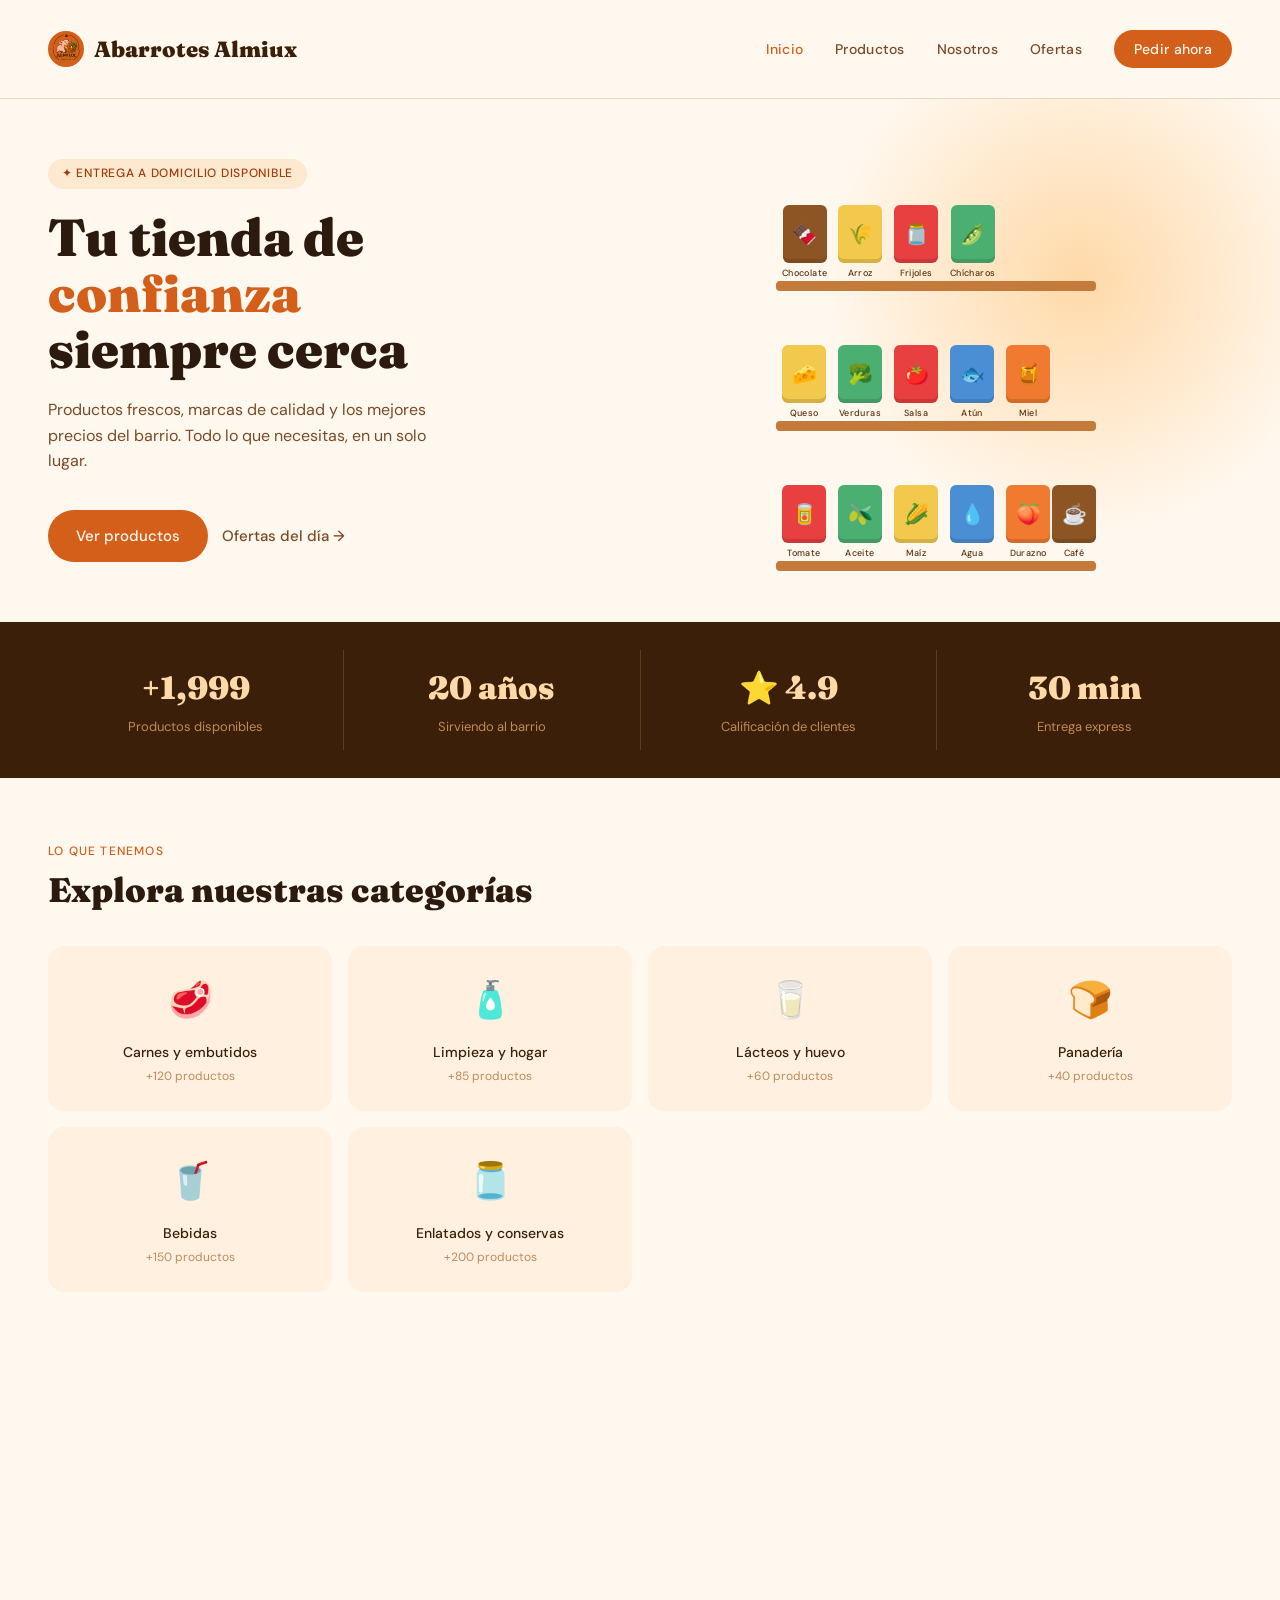
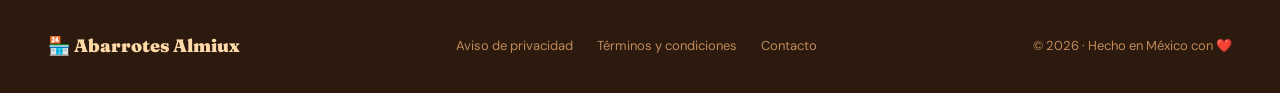
==== commit a0d5f7d7: "Agregando features a Nosotros page" ====
--- a/index.html
+++ b/index.html
@@ -277,7 +277,7 @@
       <a href="#">Términos y condiciones</a>
       <a href="nosotros.html">Contacto</a>
     </div>
-    <div>© 2025 · Hecho con ❤️ en México</div>
+    <div>© 2026 · Hecho en México con ❤️ </div>
   </footer>
 
   <!-- JavaScript principal (debe ir al final del body para que el HTML ya esté cargado) -->
--- a/styles.css
+++ b/styles.css
@@ -76,8 +76,9 @@
 }
 
 img {
-  max-width: 120%;
+  max-width: 100%;
   display: block;
+  border-radius: 12px;
 }
 
 a {
@@ -426,6 +427,11 @@
   border-bottom: 1.5px solid var(--color-border);
   position: relative;
   overflow: hidden;
+
+  display: flex;                 /* 🔥 clave */
+  align-items: center;
+  justify-content: space-between;
+  gap: 3rem;
 }
 
 /* Círculo decorativo (igual que el hero principal) */
@@ -445,6 +451,31 @@
   position: relative;
   z-index: 1;
   max-width: 600px;
+  flex: 1;
+}
+
+.page-hero img {
+  flex: 1;                       /* ocupa la otra mitad */
+  max-width: 550px;
+  width: 100%;
+  height: auto;
+  border-radius: 12px;
+  object-fit: cover;
+}
+
+@media (max-width: 768px) {
+  .page-hero {
+    flex-direction: column;
+    text-align: center;
+  }
+
+  .page-hero-content {
+    max-width: 100%;
+  }
+
+  .page-hero img {
+    max-width: 100%;
+  }
 }
 
 /* Título de la página interna */
@@ -1012,6 +1043,7 @@
 .historia-datos {
   display: grid;
   grid-template-columns: 1fr 1fr;
+  margin-top: 130px;
   gap: 16px;
 }
 
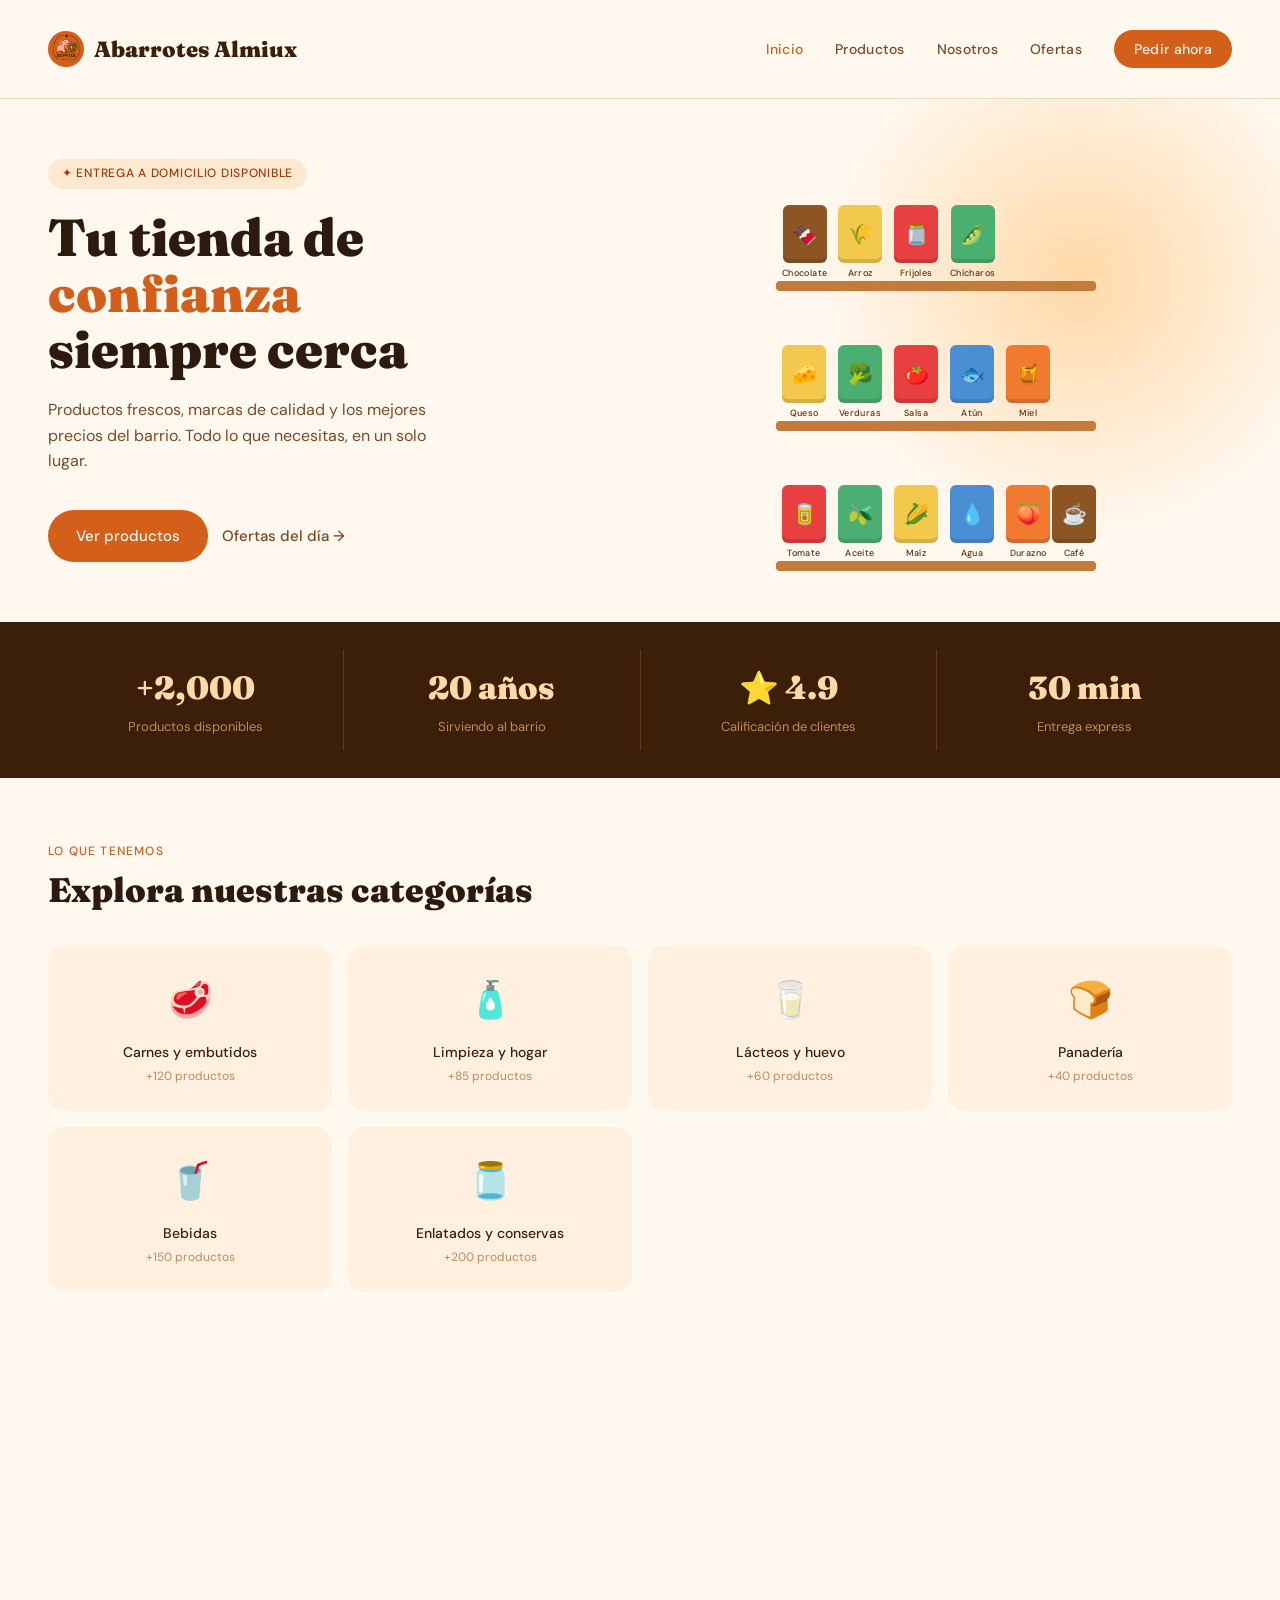
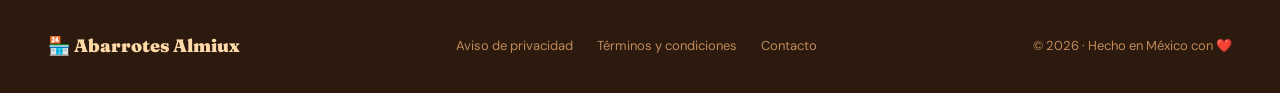
==== commit 3481ba38: "No se que hice" ====
--- a/index.html
+++ b/index.html
@@ -1,5 +1,6 @@
 <!DOCTYPE html>
 <html lang="es">
+
 <head>
   <meta charset="UTF-8">
   <meta name="viewport" content="width=device-width, initial-scale=1.0">
@@ -25,11 +26,13 @@
   -->
 
   <!-- Google Fonts -->
-  <link href="https://fonts.googleapis.com/css2?family=Fraunces:wght@700;900&family=DM+Sans:wght@400;500&display=swap" rel="stylesheet">
+  <link href="https://fonts.googleapis.com/css2?family=Fraunces:wght@700;900&family=DM+Sans:wght@400;500&display=swap"
+    rel="stylesheet">
 
   <!-- Hoja de estilos principal -->
   <link rel="stylesheet" href="styles.css">
 </head>
+
 <body>
 
   <!-- ══════════════════════════════════════════════════════════════
@@ -284,4 +287,5 @@
   <script src="main.js"></script>
 
 </body>
-</html>
+
+</html>
--- a/styles.css
+++ b/styles.css
@@ -27,29 +27,46 @@
    ══════════════════════════════════════════════════════════════════ */
 :root {
   /* Paleta de colores */
-  --color-primary:       #D45F1A;   /* Terracota principal — botones CTA, acentos */
-  --color-primary-dark:  #B84E12;   /* Terracota oscuro — hover de botones */
-  --color-primary-light: #FDE8D0;   /* Terracota claro — badges, chips */
-  --color-bg:            #FFF8EF;   /* Crema — fondo general */
-  --color-bg-card:       #FFF0E0;   /* Crema oscuro — tarjetas */
-  --color-dark:          #2C1A0E;   /* Café oscuro — texto principal */
-  --color-dark-mid:      #3B1F08;   /* Café medio — navbar oscuro, stats */
-  --color-muted:         #7A4A26;   /* Café suave — texto secundario */
-  --color-accent:        #FFD9A8;   /* Ámbar — números sobre fondos oscuros */
-  --color-border:        #E8D8C0;   /* Beige — bordes suaves */
-  --color-footer-text:   #BF8A5A;   /* Café claro — footer y stat labels */
+  --color-primary: #D45F1A;
+  /* Terracota principal — botones CTA, acentos */
+  --color-primary-dark: #B84E12;
+  /* Terracota oscuro — hover de botones */
+  --color-primary-light: #FDE8D0;
+  /* Terracota claro — badges, chips */
+  --color-bg: #FFF8EF;
+  /* Crema — fondo general */
+  --color-bg-card: #FFF0E0;
+  /* Crema oscuro — tarjetas */
+  --color-dark: #2C1A0E;
+  /* Café oscuro — texto principal */
+  --color-dark-mid: #3B1F08;
+  /* Café medio — navbar oscuro, stats */
+  --color-muted: #7A4A26;
+  /* Café suave — texto secundario */
+  --color-accent: #FFD9A8;
+  /* Ámbar — números sobre fondos oscuros */
+  --color-border: #E8D8C0;
+  /* Beige — bordes suaves */
+  --color-footer-text: #BF8A5A;
+  /* Café claro — footer y stat labels */
 
   /* Tipografía */
-  --font-display: 'Fraunces', serif;   /* Títulos y display */
-  --font-body:    'DM Sans', sans-serif; /* Cuerpo e interfaz */
+  --font-display: 'Fraunces', serif;
+  /* Títulos y display */
+  --font-body: 'DM Sans', sans-serif;
+  /* Cuerpo e interfaz */
 
   /* Radios de borde */
-  --radius-pill: 100px;   /* Botones y badges redondeados */
-  --radius-card: 16px;    /* Tarjetas de categoría y producto */
-  --radius-sm:   8px;     /* Elementos pequeños */
+  --radius-pill: 100px;
+  /* Botones y badges redondeados */
+  --radius-card: 16px;
+  /* Tarjetas de categoría y producto */
+  --radius-sm: 8px;
+  /* Elementos pequeños */
 
   /* Espaciado de página */
-  --page-padding: 48px;   /* Padding horizontal en desktop */
+  --page-padding: 48px;
+  /* Padding horizontal en desktop */
 }
 
 
@@ -57,14 +74,18 @@
    2. RESET Y BASE
    Normaliza el comportamiento del navegador.
    ══════════════════════════════════════════════════════════════════ */
-*, *::before, *::after {
+*,
+*::before,
+*::after {
   margin: 0;
   padding: 0;
-  box-sizing: border-box;  /* El padding no suma al ancho del elemento */
+  box-sizing: border-box;
+  /* El padding no suma al ancho del elemento */
 }
 
 html {
-  scroll-behavior: smooth;  /* Scroll suave para links con ancla (#) */
+  scroll-behavior: smooth;
+  /* Scroll suave para links con ancla (#) */
 }
 
 body {
@@ -72,7 +93,8 @@
   background: var(--color-bg);
   color: var(--color-dark);
   line-height: 1.6;
-  overflow-x: hidden; /* Evita scroll horizontal en mobile */
+  overflow-x: hidden;
+  /* Evita scroll horizontal en mobile */
 }
 
 img {
@@ -100,7 +122,8 @@
   border-bottom: 1.5px solid var(--color-border);
   position: sticky;
   top: 0;
-  z-index: 1000;  /* Siempre encima del resto del contenido */
+  z-index: 1000;
+  /* Siempre encima del resto del contenido */
   transition: transform 0.3s ease;
 }
 
@@ -125,11 +148,12 @@
   align-items: center;
   justify-content: center;
   font-size: px;
-  flex-shrink: 0; /* No se encoge en mobile */
+  flex-shrink: 0;
+  /* No se encoge en mobile */
 }
 
 .logo-icon img {
-  width: 100px;  
+  width: 100px;
   height: auto;
   object-fit: contain;
 }
@@ -152,7 +176,8 @@
 
 .nav-links a:hover,
 .nav-links a.active {
-  color: var(--color-primary);  /* Color activo = terracota */
+  color: var(--color-primary);
+  /* Color activo = terracota */
 }
 
 /* Botón CTA del navbar ("Pedir ahora") */
@@ -169,7 +194,8 @@
 
 /* ── Menú hamburguesa (solo visible en mobile) ────────────────── */
 .hamburger {
-  display: none;          /* Oculto en desktop */
+  display: none;
+  /* Oculto en desktop */
   flex-direction: column;
   gap: 5px;
   background: none;
@@ -191,9 +217,11 @@
 .hamburger.open span:nth-child(1) {
   transform: translateY(7px) rotate(45deg);
 }
+
 .hamburger.open span:nth-child(2) {
   opacity: 0;
 }
+
 .hamburger.open span:nth-child(3) {
   transform: translateY(-7px) rotate(-45deg);
 }
@@ -272,7 +300,8 @@
    ══════════════════════════════════════════════════════════════════ */
 .hero {
   display: grid;
-  grid-template-columns: 1fr 1fr;  /* 2 columnas iguales */
+  grid-template-columns: 1fr 1fr;
+  /* 2 columnas iguales */
   min-height: 520px;
   padding: 0 var(--page-padding);
   align-items: center;
@@ -345,7 +374,8 @@
   display: flex;
   gap: 14px;
   align-items: center;
-  flex-wrap: wrap; /* Se envuelven en mobile */
+  flex-wrap: wrap;
+  /* Se envuelven en mobile */
 }
 
 /* ── Ilustración del anaquel ──────────────────────────────────── */
@@ -374,9 +404,17 @@
   left: 10px;
 }
 
-.shelf-plank.p1 { bottom: 0; }
-.shelf-plank.p2 { bottom: 140px; }
-.shelf-plank.p3 { bottom: 280px; }
+.shelf-plank.p1 {
+  bottom: 0;
+}
+
+.shelf-plank.p2 {
+  bottom: 140px;
+}
+
+.shelf-plank.p3 {
+  bottom: 280px;
+}
 
 /* Contenedor de cada producto (lata + etiqueta) */
 .prod {
@@ -400,12 +438,29 @@
 }
 
 /* Colores de las latas */
-.can.red    { background: #E84040; }
-.can.green  { background: #4CAF72; }
-.can.yellow { background: #F2C94C; }
-.can.blue   { background: #4A8FD4; }
-.can.orange { background: #F07A30; }
-.can.brown  { background: #8D5524; }
+.can.red {
+  background: #E84040;
+}
+
+.can.green {
+  background: #4CAF72;
+}
+
+.can.yellow {
+  background: #F2C94C;
+}
+
+.can.blue {
+  background: #4A8FD4;
+}
+
+.can.orange {
+  background: #F07A30;
+}
+
+.can.brown {
+  background: #8D5524;
+}
 
 /* Etiqueta de texto bajo la lata */
 .can-label {
@@ -428,7 +483,8 @@
   position: relative;
   overflow: hidden;
 
-  display: flex;                 /* 🔥 clave */
+  display: flex;
+  /* 🔥 clave */
   align-items: center;
   justify-content: space-between;
   gap: 3rem;
@@ -455,7 +511,8 @@
 }
 
 .page-hero img {
-  flex: 1;                       /* ocupa la otra mitad */
+  flex: 1;
+  /* ocupa la otra mitad */
   max-width: 550px;
   width: 100%;
   height: auto;
@@ -509,14 +566,16 @@
   justify-content: center;
   background: var(--color-dark-mid);
   padding: 28px var(--page-padding);
-  flex-wrap: wrap; /* Se envuelve en mobile */
+  flex-wrap: wrap;
+  /* Se envuelve en mobile */
   gap: 0;
 }
 
 /* Cada métrica */
 .stat {
   flex: 1;
-  min-width: 140px; /* Ancho mínimo para que no se aprieten */
+  min-width: 140px;
+  /* Ancho mínimo para que no se aprieten */
   text-align: center;
   padding: 12px 24px;
   border-right: 1px solid rgba(255, 200, 140, 0.18);
@@ -627,7 +686,8 @@
   overflow: hidden;
   position: relative;
   gap: 24px;
-  flex-wrap: wrap; /* Se adapta en mobile */
+  flex-wrap: wrap;
+  /* Se adapta en mobile */
 }
 
 /* Ícono decorativo de fondo */
@@ -722,7 +782,8 @@
 }
 
 .search-bar:focus-within {
-  border-color: var(--color-primary); /* Se resalta al escribir */
+  border-color: var(--color-primary);
+  /* Se resalta al escribir */
 }
 
 .search-icon {
@@ -866,7 +927,8 @@
 
 /* Información textual del producto */
 .prod-info {
-  flex: 1;  /* Ocupa el espacio disponible para empujar el botón abajo */
+  flex: 1;
+  /* Ocupa el espacio disponible para empujar el botón abajo */
   display: flex;
   flex-direction: column;
   gap: 4px;
@@ -1011,8 +1073,15 @@
 
 /* Animación de entrada del carrito flotante */
 @keyframes slideUp {
-  from { transform: translateY(20px); opacity: 0; }
-  to   { transform: translateY(0);    opacity: 1; }
+  from {
+    transform: translateY(20px);
+    opacity: 0;
+  }
+
+  to {
+    transform: translateY(0);
+    opacity: 1;
+  }
 }
 
 
@@ -1334,15 +1403,18 @@
 @media (max-width: 900px) {
 
   :root {
-    --page-padding: 28px; /* Menos padding en tablet */
+    --page-padding: 28px;
+    /* Menos padding en tablet */
   }
 
   /* Navbar: ocultar links, mostrar hamburguesa */
   .nav-links {
-    display: none;              /* Ocultos por defecto */
+    display: none;
+    /* Ocultos por defecto */
     flex-direction: column;
     position: absolute;
-    top: 100%;                  /* Justo debajo del navbar */
+    top: 100%;
+    /* Justo debajo del navbar */
     left: 0;
     right: 0;
     background: var(--color-bg);
@@ -1358,7 +1430,8 @@
   }
 
   .hamburger {
-    display: flex; /* Visible en tablet/mobile */
+    display: flex;
+    /* Visible en tablet/mobile */
   }
 
   /* Hero: apilar en una columna */
@@ -1419,7 +1492,8 @@
 @media (max-width: 600px) {
 
   :root {
-    --page-padding: 16px; /* Mínimo padding en mobile */
+    --page-padding: 16px;
+    /* Mínimo padding en mobile */
   }
 
   /* Logo: texto más pequeño */
@@ -1433,7 +1507,8 @@
   }
 
   /* Título más pequeño */
-  h1, .page-title {
+  h1,
+  .page-title {
     font-size: 32px;
   }
 
@@ -1547,3 +1622,79 @@
     font-size: 13px;
   }
 }
+
+/* ── FORMULARIO DE CONTACTO ─────────────────────────────────────── */
+
+
+
+.contact-form {
+  display: flex;
+  flex-direction: column;
+  gap: 20px;
+  background: var(--bg3);
+  padding: 24px;
+  border-radius: 12px;
+  border: 1px solid var(--border);
+}
+
+.form-row {
+  display: grid;
+  grid-template-columns: 1fr 1fr;
+  gap: 16px;
+}
+
+.form-group {
+  display: flex;
+  flex-direction: column;
+  gap: 8px;
+}
+
+.form-group label {
+  font-size: .85rem;
+  font-weight: 600;
+  color: rgb(246, 229, 199);
+  letter-spacing: .5px;
+}
+
+.form-group input,
+.form-group textarea {
+  padding: 14px 16px;
+  border-radius: 10px;
+  background: #4a332d;
+  border: 1px solid var(--border);
+  color: var(--text);
+  font-size: .95rem;
+  transition: var(--transition);
+  resize: none;
+}
+
+.form-group input:focus,
+.form-group textarea:focus {
+  outline: none;
+  border-color: var(--accent);
+  background: #5a3c34;
+  box-shadow: 0 0 0 3px rgba(217, 123, 102, .3);
+}
+
+.form-group input::placeholder,
+.form-group textarea::placeholder {
+  color: rgba(245, 240, 230, .4);
+  /* Beige translúcido */
+}
+
+.form-success {
+  display: none;
+  padding: 14px;
+  border-radius: 10px;
+  background: rgba(217, 123, 102, .1);
+  /* Terracota translúcido */
+  border: 1px solid rgba(217, 123, 102, .3);
+  color: var(--accent);
+  font-size: .9rem;
+  font-weight: 500;
+}
+
+.form-success.show {
+  display: block;
+  animation: fadeInUp .3s ease;
+}
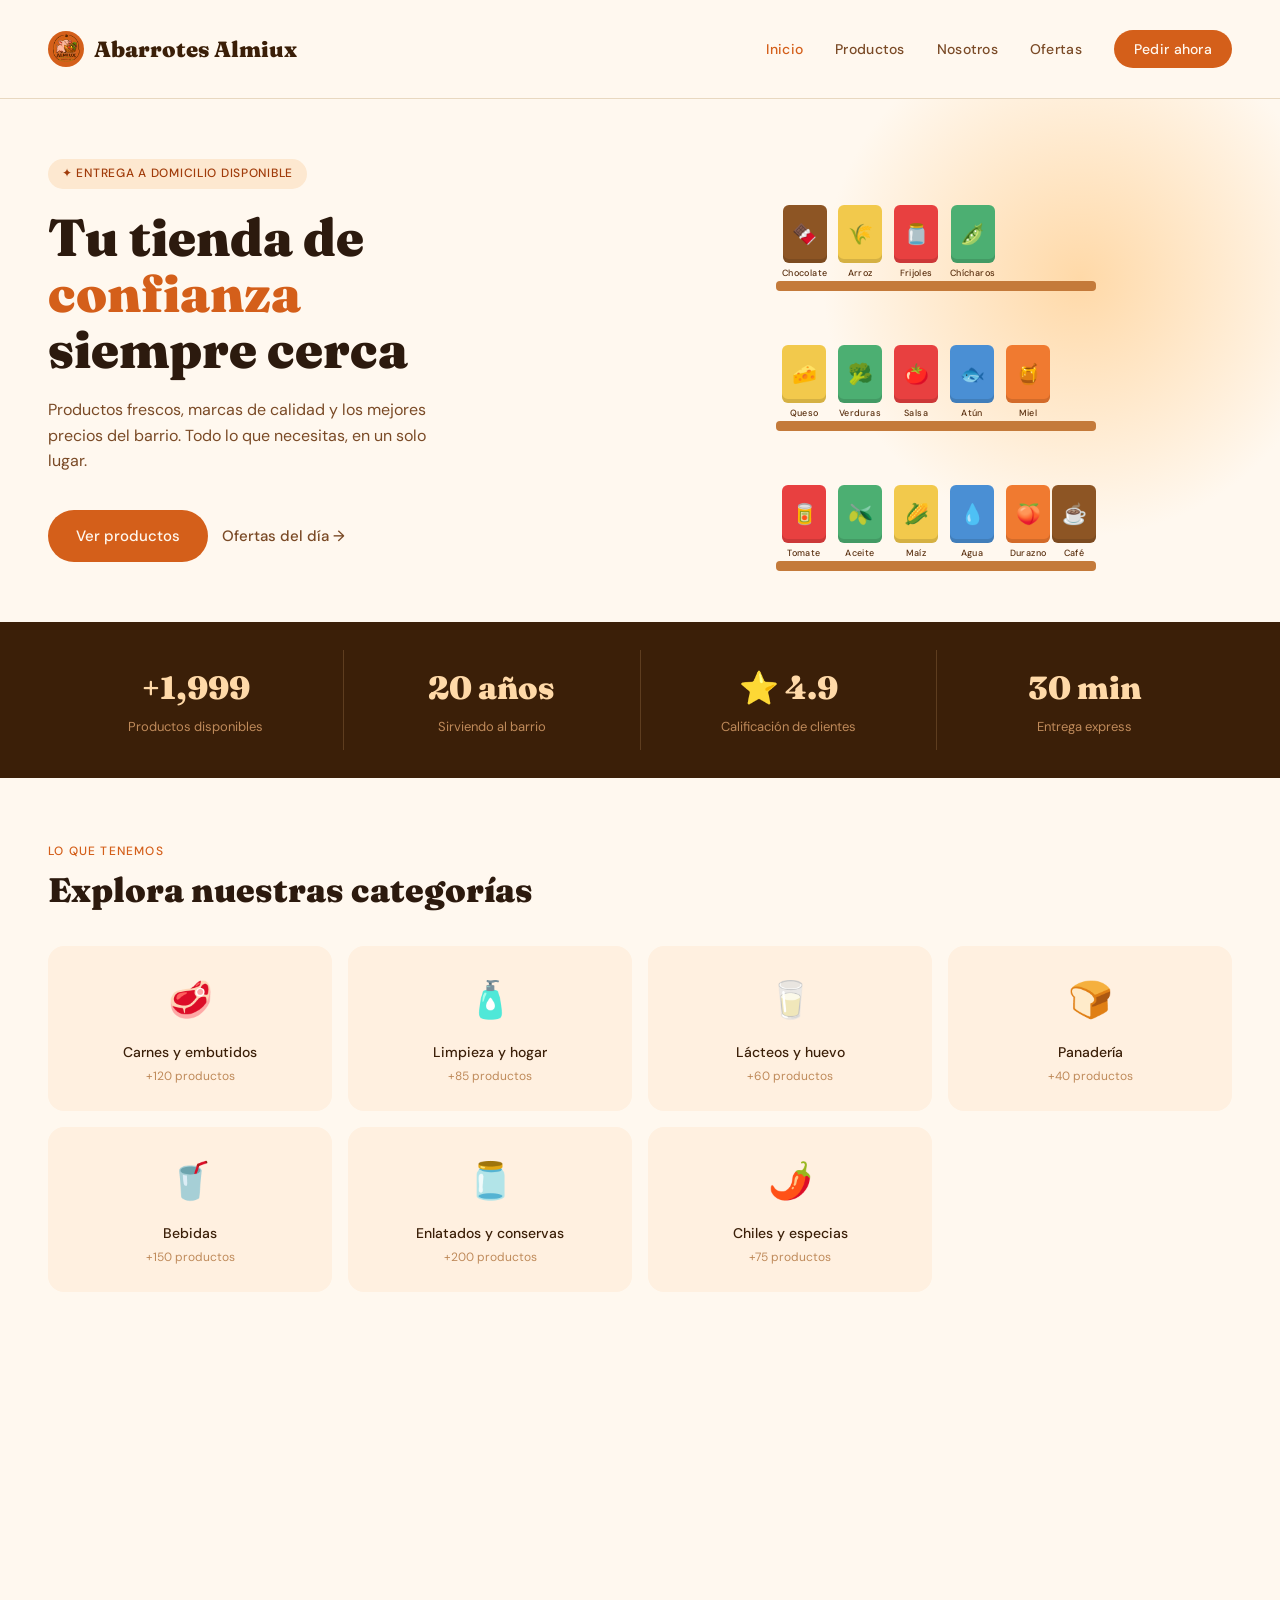
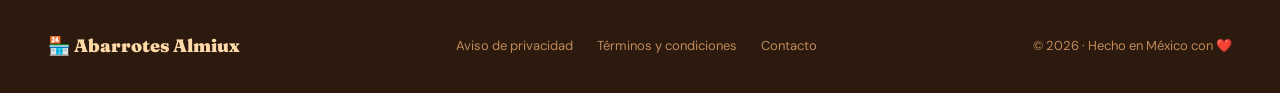
==== commit 91619131: "Regresar a version anterior" ====
--- a/index.html
+++ b/index.html
@@ -1,6 +1,5 @@
 <!DOCTYPE html>
 <html lang="es">
-
 <head>
   <meta charset="UTF-8">
   <meta name="viewport" content="width=device-width, initial-scale=1.0">
@@ -26,13 +25,11 @@
   -->
 
   <!-- Google Fonts -->
-  <link href="https://fonts.googleapis.com/css2?family=Fraunces:wght@700;900&family=DM+Sans:wght@400;500&display=swap"
-    rel="stylesheet">
+  <link href="https://fonts.googleapis.com/css2?family=Fraunces:wght@700;900&family=DM+Sans:wght@400;500&display=swap" rel="stylesheet">
 
   <!-- Hoja de estilos principal -->
   <link rel="stylesheet" href="styles.css">
 </head>
-
 <body>
 
   <!-- ══════════════════════════════════════════════════════════════
@@ -287,5 +284,4 @@
   <script src="main.js"></script>
 
 </body>
-
-</html>+</html>
--- a/styles.css
+++ b/styles.css
@@ -98,9 +98,9 @@
 }
 
 img {
-  max-width: 100%;
-  display: block;
-  border-radius: 12px;
+  width: 100%;
+  height: 100%;
+  object-fit: cover;
 }
 
 a {
@@ -153,8 +153,8 @@
 }
 
 .logo-icon img {
-  width: 100px;
-  height: auto;
+  width: 100%;
+  height: 100%;
   object-fit: contain;
 }
 
@@ -904,12 +904,13 @@
 .prod-img-wrap {
   background: var(--color-bg);
   border-radius: var(--radius-sm);
-  height: 100px;
+  height: 120px;
+  /* puedes ajustar */
   display: flex;
   align-items: center;
   justify-content: center;
-  position: relative;
-  font-size: 48px;
+  overflow: hidden;
+  /* 🔥 importante */
 }
 
 /* Badge de oferta (esquina superior derecha del ícono) */
@@ -1623,78 +1624,11 @@
   }
 }
 
-/* ── FORMULARIO DE CONTACTO ─────────────────────────────────────── */
-
-
-
-.contact-form {
-  display: flex;
-  flex-direction: column;
-  gap: 20px;
-  background: var(--bg3);
-  padding: 24px;
+.valor-card img {
+  width: 100%;
+  height: 180px;
+  /* 🔥 mismo tamaño para todas */
+  object-fit: cover;
+  /* recorta sin deformar */
   border-radius: 12px;
-  border: 1px solid var(--border);
-}
-
-.form-row {
-  display: grid;
-  grid-template-columns: 1fr 1fr;
-  gap: 16px;
-}
-
-.form-group {
-  display: flex;
-  flex-direction: column;
-  gap: 8px;
-}
-
-.form-group label {
-  font-size: .85rem;
-  font-weight: 600;
-  color: rgb(246, 229, 199);
-  letter-spacing: .5px;
-}
-
-.form-group input,
-.form-group textarea {
-  padding: 14px 16px;
-  border-radius: 10px;
-  background: #4a332d;
-  border: 1px solid var(--border);
-  color: var(--text);
-  font-size: .95rem;
-  transition: var(--transition);
-  resize: none;
-}
-
-.form-group input:focus,
-.form-group textarea:focus {
-  outline: none;
-  border-color: var(--accent);
-  background: #5a3c34;
-  box-shadow: 0 0 0 3px rgba(217, 123, 102, .3);
-}
-
-.form-group input::placeholder,
-.form-group textarea::placeholder {
-  color: rgba(245, 240, 230, .4);
-  /* Beige translúcido */
-}
-
-.form-success {
-  display: none;
-  padding: 14px;
-  border-radius: 10px;
-  background: rgba(217, 123, 102, .1);
-  /* Terracota translúcido */
-  border: 1px solid rgba(217, 123, 102, .3);
-  color: var(--accent);
-  font-size: .9rem;
-  font-weight: 500;
-}
-
-.form-success.show {
-  display: block;
-  animation: fadeInUp .3s ease;
 }
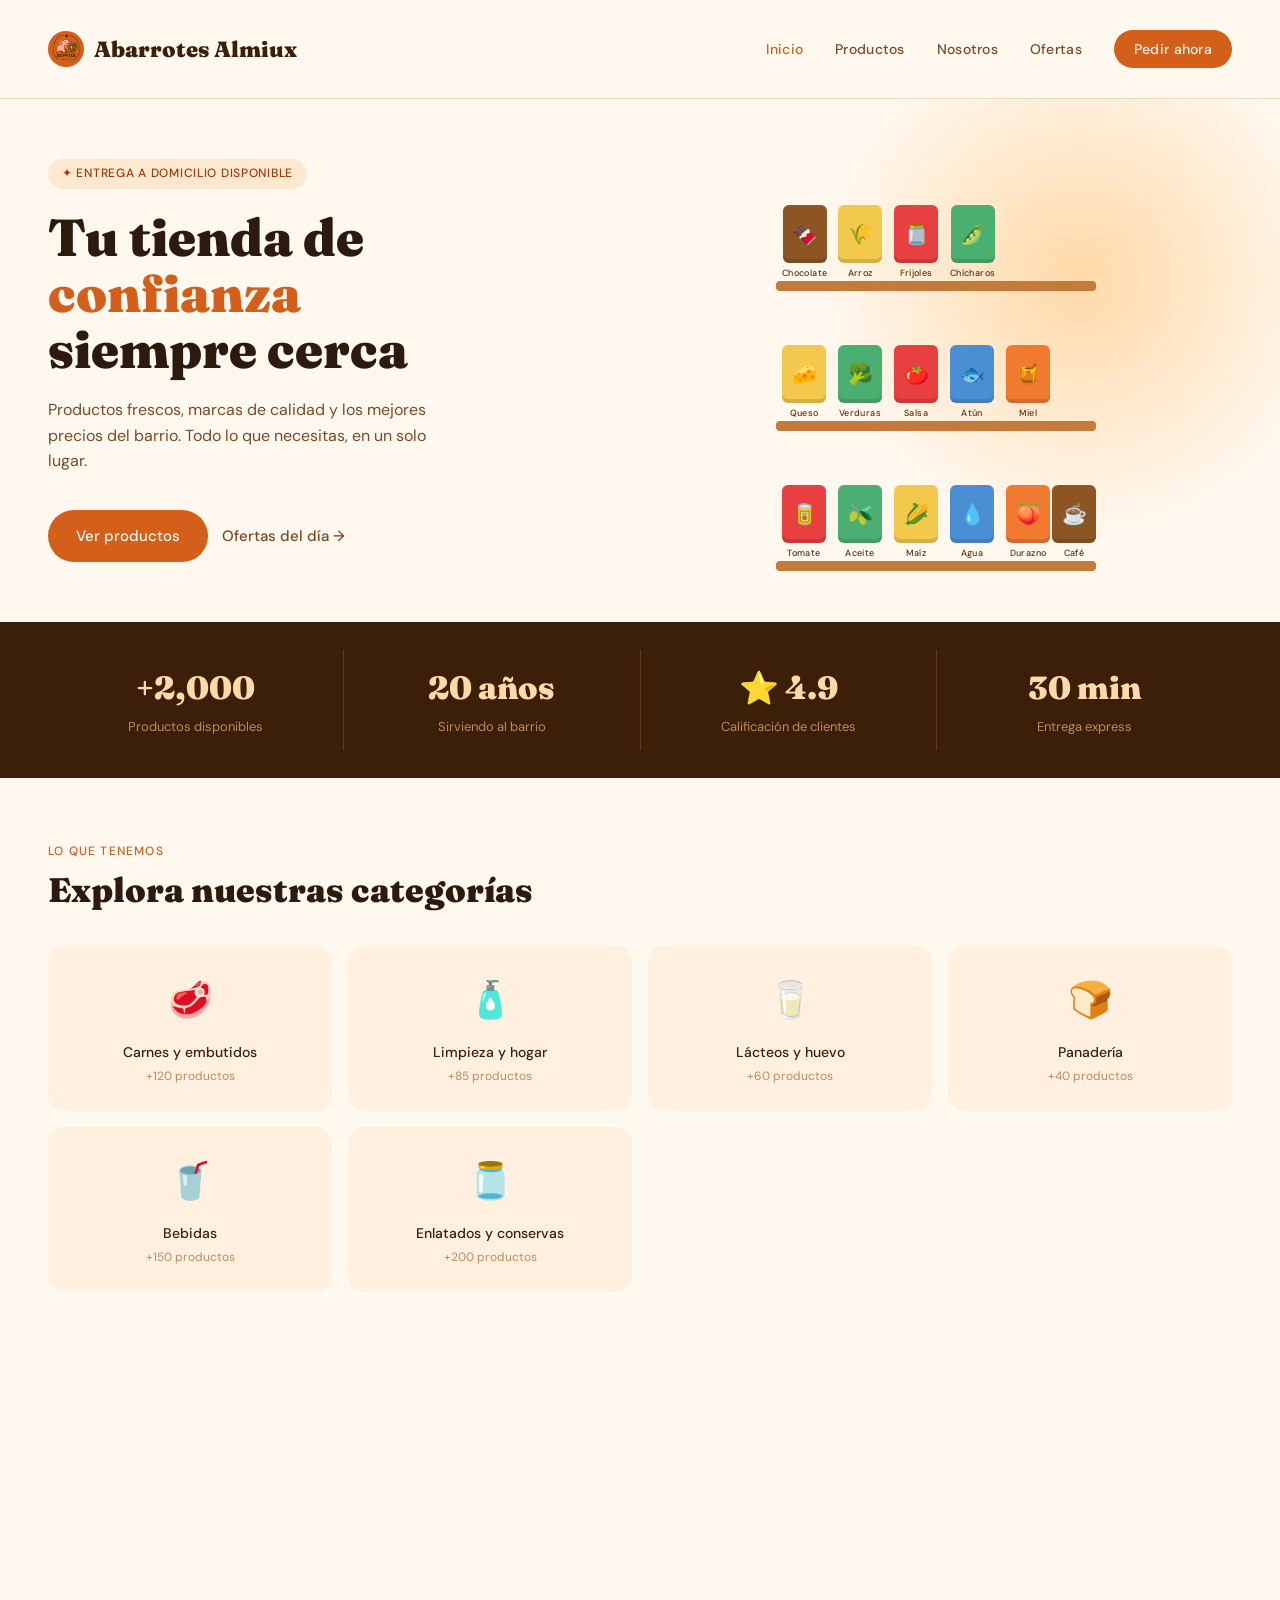
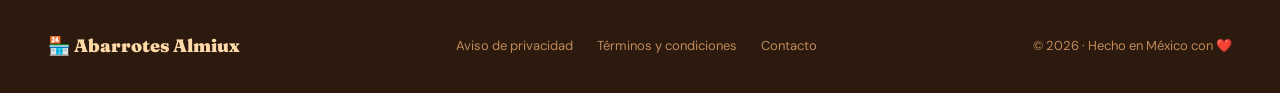
==== commit 6cb8aa68: "Merge pull request #10 from Equipo-2-CH66/zared-css Fotos 2.0 realizado" ====
--- a/index.html
+++ b/index.html
@@ -1,5 +1,6 @@
 <!DOCTYPE html>
 <html lang="es">
+
 <head>
   <meta charset="UTF-8">
   <meta name="viewport" content="width=device-width, initial-scale=1.0">
@@ -25,11 +26,13 @@
   -->
 
   <!-- Google Fonts -->
-  <link href="https://fonts.googleapis.com/css2?family=Fraunces:wght@700;900&family=DM+Sans:wght@400;500&display=swap" rel="stylesheet">
+  <link href="https://fonts.googleapis.com/css2?family=Fraunces:wght@700;900&family=DM+Sans:wght@400;500&display=swap"
+    rel="stylesheet">
 
   <!-- Hoja de estilos principal -->
   <link rel="stylesheet" href="styles.css">
 </head>
+
 <body>
 
   <!-- ══════════════════════════════════════════════════════════════
@@ -284,4 +287,5 @@
   <script src="main.js"></script>
 
 </body>
-</html>
+
+</html>
--- a/styles.css
+++ b/styles.css
@@ -1624,10 +1624,84 @@
   }
 }
 
+/* ── FORMULARIO DE CONTACTO ─────────────────────────────────────── */
+
+.contact-form {
+  display: flex;
+  flex-direction: column;
+  gap: 20px;
+  background: var(--bg3);
+  padding: 24px;
+  border-radius: 12px;
+  border: 1px solid var(--border);
+}
+
+.form-row {
+  display: grid;
+  grid-template-columns: 1fr 1fr;
+  gap: 16px;
+}
+
+.form-group {
+  display: flex;
+  flex-direction: column;
+  gap: 8px;
+}
+
+.form-group label {
+  font-size: .85rem;
+  font-weight: 600;
+  color: rgb(246, 229, 199);
+  letter-spacing: .5px;
+}
+
+.form-group input,
+.form-group textarea {
+  padding: 14px 16px;
+  border-radius: 10px;
+  background: #4a332d;
+  border: 1px solid var(--border);
+  color: var(--text);
+  font-size: .95rem;
+  transition: var(--transition);
+  resize: none;
+}
+
+.form-group input:focus,
+.form-group textarea:focus {
+  outline: none;
+  border-color: var(--accent);
+  background: #5a3c34;
+  box-shadow: 0 0 0 3px rgba(217, 123, 102, .3);
+}
+
+.form-group input::placeholder,
+.form-group textarea::placeholder {
+  color: rgba(245, 240, 230, .4);
+  /* Beige translúcido */
+}
+
+.form-success {
+  display: none;
+  padding: 14px;
+  border-radius: 10px;
+  background: rgba(217, 123, 102, .1);
+  /* Terracota translúcido */
+  border: 1px solid rgba(217, 123, 102, .3);
+  color: var(--accent);
+  font-size: .9rem;
+  font-weight: 500;
+}
+
+.form-success.show {
+  display: block;
+  animation: fadeInUp .3s ease;
+}
+
 .valor-card img {
   width: 100%;
   height: 180px;
-  /* 🔥 mismo tamaño para todas */
+  /*  mismo tamaño para todas */
   object-fit: cover;
   /* recorta sin deformar */
   border-radius: 12px;
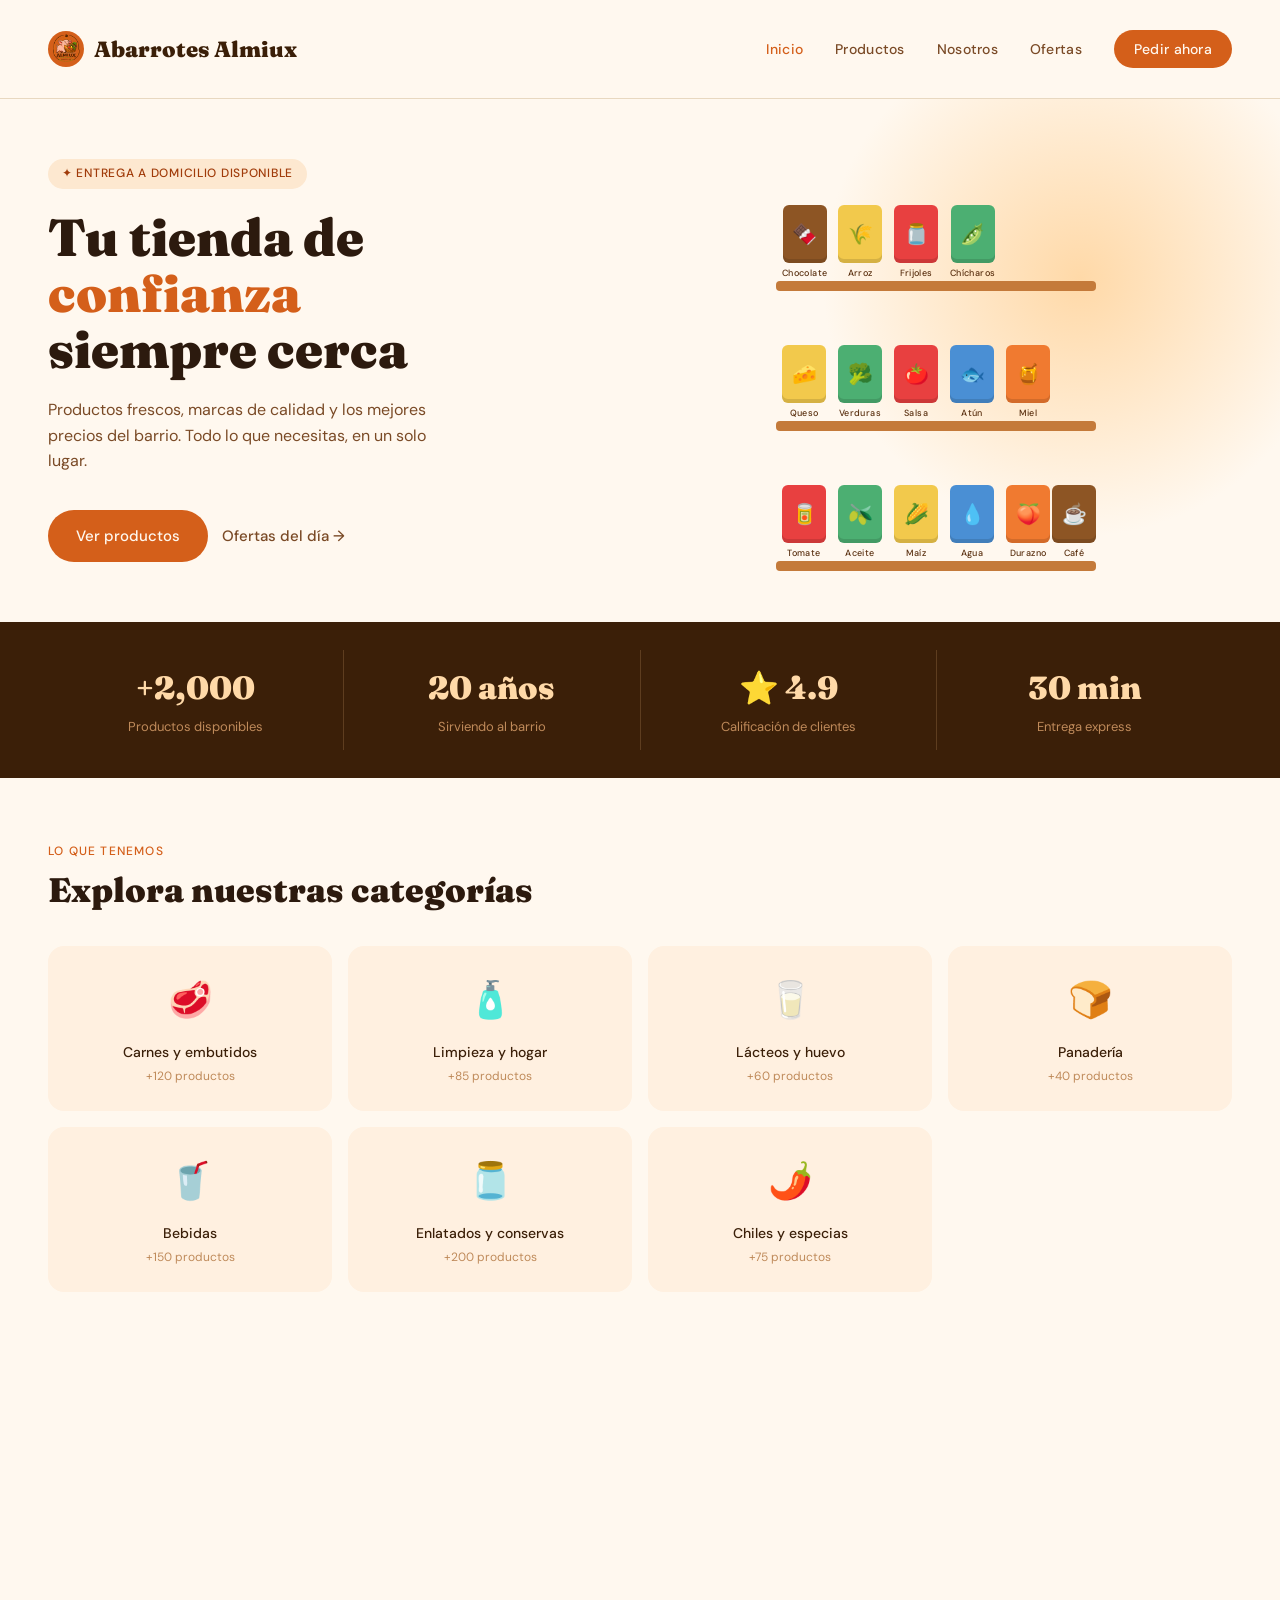
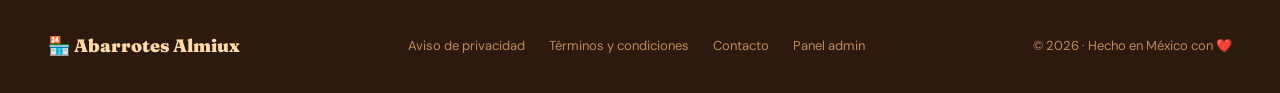
==== commit 8f6ea390: "Merge pull request #20 from Equipo-2-CH66/feature/imagenesAbarrotes Adding new html for admin" ====
--- a/index.html
+++ b/index.html
@@ -279,6 +279,7 @@
       <a href="#">Aviso de privacidad</a>
       <a href="#">Términos y condiciones</a>
       <a href="nosotros.html">Contacto</a>
+      <a href="admin.html">Panel admin</a>
     </div>
     <div>© 2026 · Hecho en México con ❤️ </div>
   </footer>
--- a/styles.css
+++ b/styles.css
@@ -25,7 +25,9 @@
    Variables CSS globales — cambia aquí y el cambio se aplica en
    TODO el sitio automáticamente.
    ══════════════════════════════════════════════════════════════════ */
-:root {
+
+
+  :root {
   /* Paleta de colores */
   --color-primary: #D45F1A;
   /* Terracota principal — botones CTA, acentos */
@@ -888,6 +890,10 @@
   gap: 12px;
   border: 1.5px solid transparent;
   transition: border-color 0.2s, transform 0.2s, opacity 0.3s;
+  
+}
+.product-card img{
+  height: 100px;
 }
 
 .product-card:hover {
@@ -1162,6 +1168,15 @@
   transition: border-color 0.2s, transform 0.2s;
 }
 
+.valor-card img {
+  width: 100%;
+  height: 280px;
+  /*  mismo tamaño para todas */
+  object-fit: cover;
+  /* recorta sin deformar */
+  border-radius: 12px;
+}
+
 .valor-card:hover {
   border-color: var(--color-primary);
   transform: translateY(-3px);
@@ -1194,7 +1209,10 @@
 /* Grid de 3 columnas en desktop */
 .equipo-grid {
   display: grid;
-  grid-template-columns: repeat(3, 1fr);
+  grid-template-columns: repeat(2, 1fr);
+  margin-left: 230px;
+  margin-right: 230px;
+  justify-content: center;
   gap: 24px;
 }
 
@@ -1207,14 +1225,25 @@
   transition: transform 0.2s;
 }
 
+.miembro-card img{
+  width: 100%;
+  height: 500px;
+  /*  mismo tamaño para todas */
+  object-fit: cover;
+  /* recorta sin deformar */
+  border-radius: 12px;
+}
+
 .miembro-card:hover {
   transform: translateY(-3px);
 }
 
 .miembro-avatar {
-  font-size: 56px;
-  margin-bottom: 16px;
-}
+  font-size: 100px;
+  margin-bottom: 100px;
+  height: 500px;
+}
+
 
 .miembro-nombre {
   font-family: var(--font-display);
@@ -1245,7 +1274,7 @@
 }
 
 /* Grid de 3 columnas en desktop */
-.equipo-grid {
+.devs-grid {
   display: grid;
   grid-template-columns: repeat(3, 1fr);
   gap: 24px;
@@ -1698,11 +1727,4 @@
   animation: fadeInUp .3s ease;
 }
 
-.valor-card img {
-  width: 100%;
-  height: 180px;
-  /*  mismo tamaño para todas */
-  object-fit: cover;
-  /* recorta sin deformar */
-  border-radius: 12px;
-}+
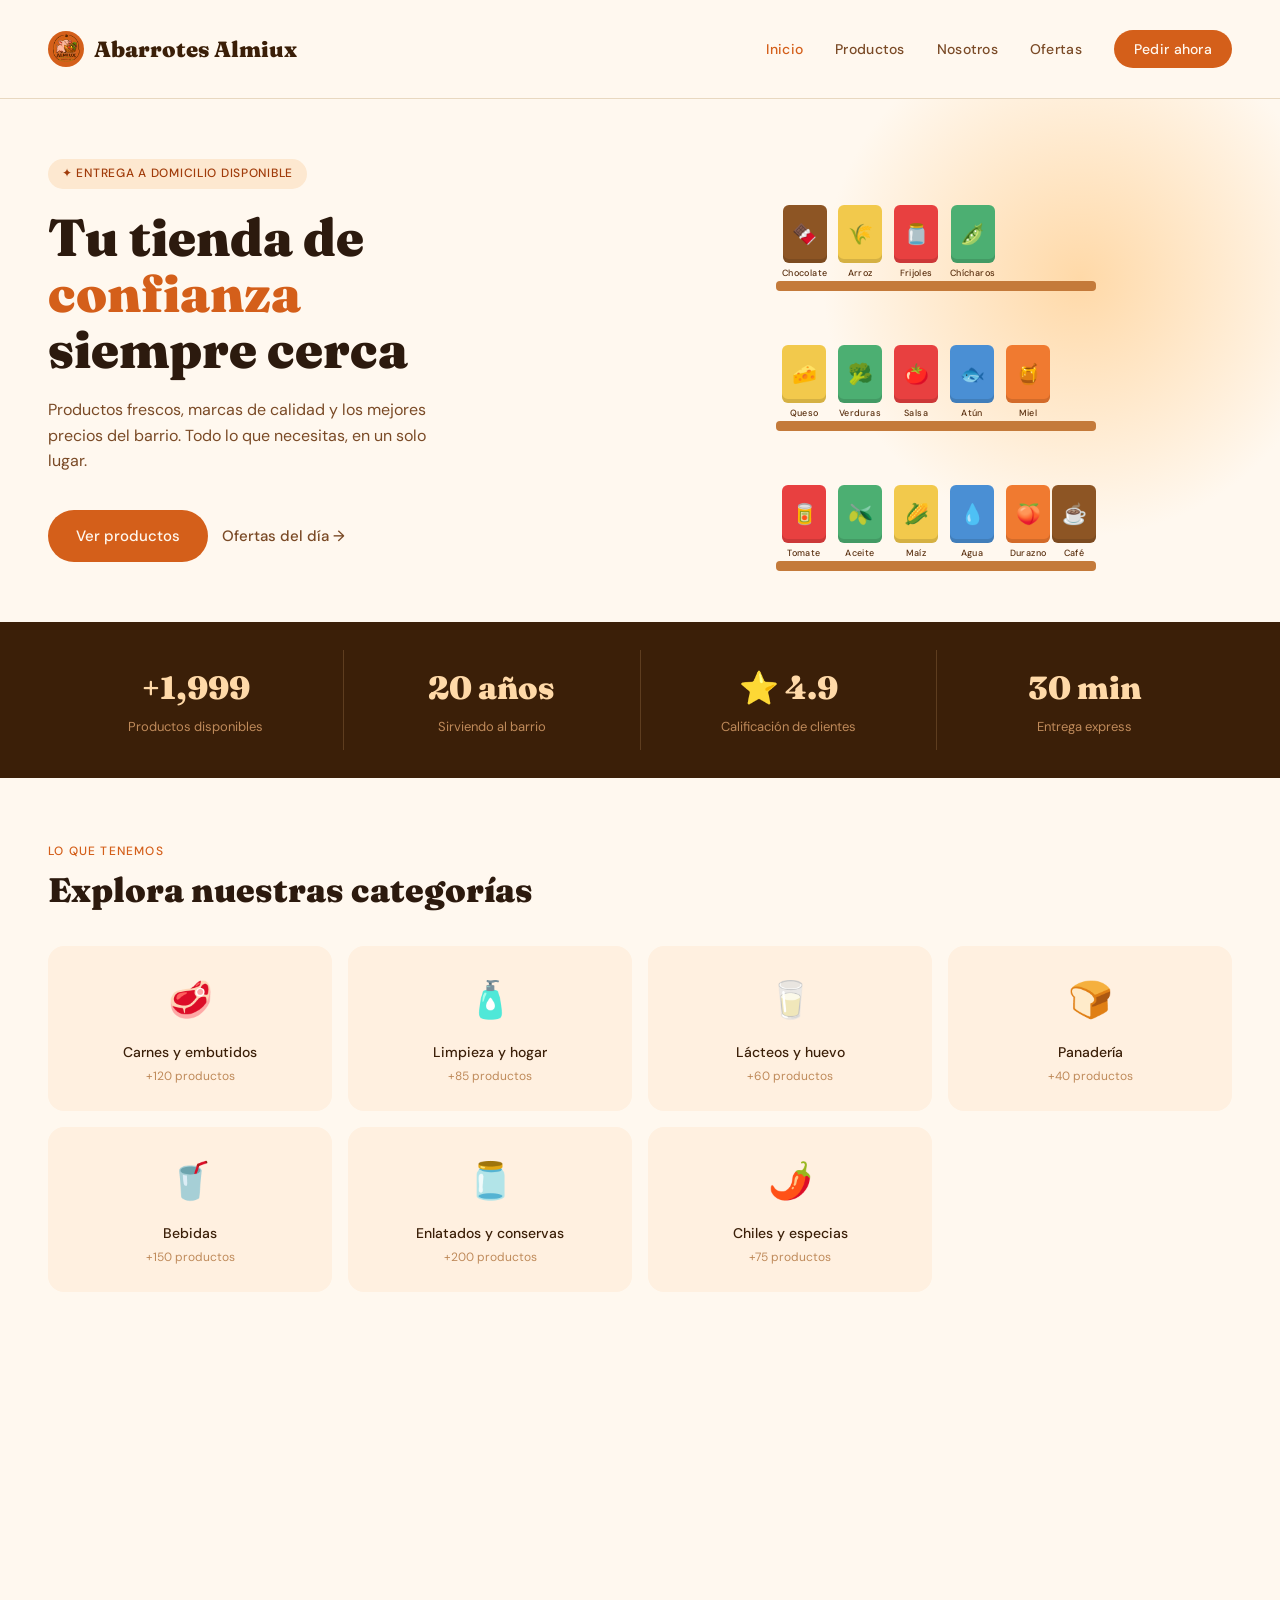
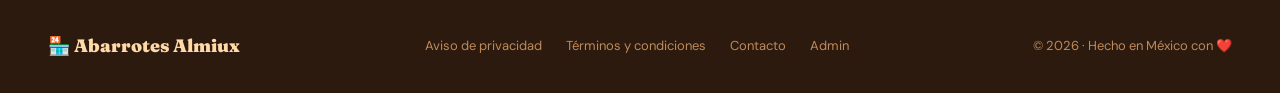
==== commit 4e63bb0d: "Merge pull request #29 from Equipo-2-CH66/footera Cambios en footer" ====
--- a/index.html
+++ b/index.html
@@ -279,7 +279,7 @@
       <a href="#">Aviso de privacidad</a>
       <a href="#">Términos y condiciones</a>
       <a href="nosotros.html">Contacto</a>
-      <a href="admin.html">Panel admin</a>
+      <a href="admin.html">Admin</a>
     </div>
     <div>© 2026 · Hecho en México con ❤️ </div>
   </footer>
--- a/styles.css
+++ b/styles.css
@@ -1728,3 +1728,298 @@
 }
 
 
+
+/* ═════════════════════════════════════════════════════
+   PANEL DE ADMINISTRACIÓN
+   Aquí se controla el diseño general del formulario
+   y del panel de resultados.
+═════════════════════════════════════════════════════ */
+
+/* ── CONTENEDOR PRINCIPAL ──────────────────────────
+   Divide la pantalla en 2 columnas:
+   · izquierda = formulario
+   · derecha   = preview + JSON
+*/
+.admin-layout{
+  display:grid;
+  grid-template-columns:1fr 1fr; /* 2 columnas iguales */
+  gap:40px; /* espacio entre columnas */
+  max-width:1100px; /* ancho máximo */
+  margin:0 auto; /* centrar horizontalmente */
+  padding:48px 40px 80px; /* espacio interno */
+}
+
+/* ── TARJETA DEL FORMULARIO ─────────────────────────
+   Caja blanca que contiene el formulario.
+*/
+.form-card{
+  background:#fff;
+  border:1.5px solid #E6E6E6;
+  border-radius:20px; /* bordes redondeados */
+  padding:36px;
+  box-shadow:0 4px 10px rgba(0,0,0,.04);
+}
+
+/* ── TÍTULO DEL FORMULARIO ───────────────────────── */
+.form-card-title{
+  font-size:24px;
+  font-weight:700;
+  margin-bottom:8px;
+}
+
+/* ── SUBTÍTULO ───────────────────────────────────── */
+.form-card-sub{
+  font-size:14px;
+  color:#777;
+  margin-bottom:28px;
+}
+
+/* ── FORMULARIO ────────────────────────────────────
+   Hace que los elementos se acomoden en columna.
+*/
+#formProducto{
+  display:flex;
+  flex-direction:column;
+  gap:16px; /* separación entre elementos */
+}
+
+/* ── LABELS ────────────────────────────────────────
+   Texto que aparece arriba de los inputs.
+*/
+#formProducto label{
+  font-size:14px;
+  font-weight:600;
+  color:#333;
+}
+
+/* ── INPUTS, SELECT Y TEXTAREA ─────────────────────
+   Estilos generales para todos los campos.
+*/
+#formProducto input,
+#formProducto textarea,
+#formProducto select{
+  width:100%;
+  padding:12px 14px;
+  border:1.5px solid #DADADA;
+  border-radius:10px;
+  font-size:14px;
+  font-family:inherit;
+  outline:none; /* elimina borde azul por defecto */
+  transition:.2s; /* animación suave */
+  background:#FAFAFA;
+}
+
+/* ── EFECTO AL HACER CLICK EN INPUT ────────────────
+   Se activa cuando el usuario selecciona un campo.
+*/
+#formProducto input:focus,
+#formProducto textarea:focus,
+#formProducto select:focus{
+  border-color:#F08A24; /* borde naranja */
+  box-shadow:0 0 0 3px rgba(240,138,36,.15);
+  background:#fff;
+}
+
+/* ── TEXTAREA ──────────────────────────────────────
+   Caja de descripción.
+*/
+#formProducto textarea{
+  min-height:100px;
+  resize:vertical; /* solo puede crecer verticalmente */
+}
+
+/* ── INPUT FILE ────────────────────────────────────
+   Estilo del selector de imágenes.
+*/
+#imagen{
+  background:#fff;
+  padding:10px;
+}
+
+/* ── RADIO BUTTON ──────────────────────────────────
+   Ajusta tamaño y separación del radio de oferta.
+*/
+#formProducto input[type="radio"]{
+  width:auto;
+  margin-right:8px;
+}
+
+/* ── BOTONES ───────────────────────────────────────
+   Estilos generales de todos los botones.
+*/
+#formProducto button{
+  padding:12px 20px;
+  border:none;
+  border-radius:999px; /* forma tipo píldora */
+  cursor:pointer;
+  font-size:14px;
+  font-weight:600;
+  transition:.2s;
+}
+
+/* ── BOTÓN CREAR PRODUCTO ────────────────────────── */
+#formProducto button[type="submit"]{
+  background:#F08A24;
+  color:#fff;
+}
+
+/* Efecto hover */
+#formProducto button[type="submit"]:hover{
+  background:#d97412;
+  transform:translateY(-1px);
+}
+
+/* ── BOTÓN LIMPIAR ───────────────────────────────── */
+#formProducto button[type="reset"]{
+  background:#fff;
+  border:1px solid #DADADA;
+  color:#555;
+}
+
+/* Hover del botón limpiar */
+#formProducto button[type="reset"]:hover{
+  border-color:#F08A24;
+  color:#F08A24;
+}
+
+/* ── ALERTAS ───────────────────────────────────────
+   Mensajes de éxito o error.
+*/
+.alerta{
+  padding:14px;
+  border-radius:10px;
+  margin-bottom:18px;
+  font-size:14px;
+  font-weight:500;
+}
+
+/* Alerta roja de error */
+.error-global{
+  background:#FFF1F1;
+  color:#B42318;
+  border:1px solid #F5B5B5;
+}
+
+/* Alerta verde de éxito */
+.exito{
+  background:#ECFDF3;
+  color:#027A48;
+  border:1px solid #ABEFC6;
+}
+
+/* ═════════════════════════════════════════════════════
+   PANEL DERECHO
+   Aquí se muestra el preview y el JSON.
+═════════════════════════════════════════════════════ */
+
+/* ── CONTENEDOR DEL RESULTADO ────────────────────── */
+.resultado-card{
+  background:#2B211B; /* fondo oscuro */
+  border-radius:20px;
+  padding:36px;
+  color:#fff;
+  position:sticky;
+  top:100px;
+  height:fit-content;
+}
+
+/* ── TÍTULO DEL PANEL ────────────────────────────── */
+.resultado-card-title{
+  font-size:22px;
+  font-weight:700;
+  margin-bottom:6px;
+}
+
+/* ── SUBTÍTULO ───────────────────────────────────── */
+.resultado-card-sub{
+  font-size:13px;
+  color:#CFCFCF;
+  margin-bottom:22px;
+}
+
+/* ── TARJETA DE PREVISUALIZACIÓN ─────────────────── */
+.preview-product-card{
+  background:rgba(255,255,255,.06);
+  border:1px solid rgba(255,255,255,.08);
+  border-radius:16px;
+  padding:20px;
+  min-height:120px;
+  margin-bottom:24px;
+
+  display:flex;
+  align-items:center;
+  justify-content:center;
+}
+
+/* Texto placeholder */
+.preview-placeholder{
+  color:#B9B9B9;
+  font-size:14px;
+  text-align:center;
+}
+
+/* ── BLOQUE JSON ───────────────────────────────────
+   Caja donde aparece el objeto JSON generado.
+*/
+.json-block{
+  background:rgba(0,0,0,.25);
+  border-radius:12px;
+  padding:16px;
+  font-family:monospace;
+  font-size:12px;
+  line-height:1.6;
+  overflow-x:auto; /* scroll horizontal si el texto es largo */
+  color:#FFD8AA;
+  min-height:100px;
+}
+
+/* ── BOTÓN COPIAR ────────────────────────────────── */
+.btn-copy{
+  margin-top:14px;
+  padding:10px 18px;
+  border:none;
+  border-radius:999px;
+  background:rgba(255,255,255,.08);
+  color:#fff;
+  cursor:pointer;
+  transition:.2s;
+}
+
+/* Hover del botón copiar */
+.btn-copy:hover{
+  background:rgba(255,255,255,.16);
+}
+
+/* ═════════════════════════════════════════════════════
+   RESPONSIVE
+   Adaptación para tablets y celulares.
+═════════════════════════════════════════════════════ */
+
+/* ── TABLETS ─────────────────────────────────────── */
+@media(max-width:900px){
+
+  /* Cambia de 2 columnas a 1 */
+  .admin-layout{
+    grid-template-columns:1fr;
+  }
+
+  /* El panel derecho deja de quedarse fijo */
+  .resultado-card{
+    position:static;
+  }
+}
+
+/* ── CELULARES ───────────────────────────────────── */
+@media(max-width:600px){
+
+  /* Reduce espacios laterales */
+  .admin-layout{
+    padding:32px 20px 60px;
+  }
+
+  /* Reduce padding interno */
+  .form-card,
+  .resultado-card{
+    padding:24px 18px;
+  }
+}
